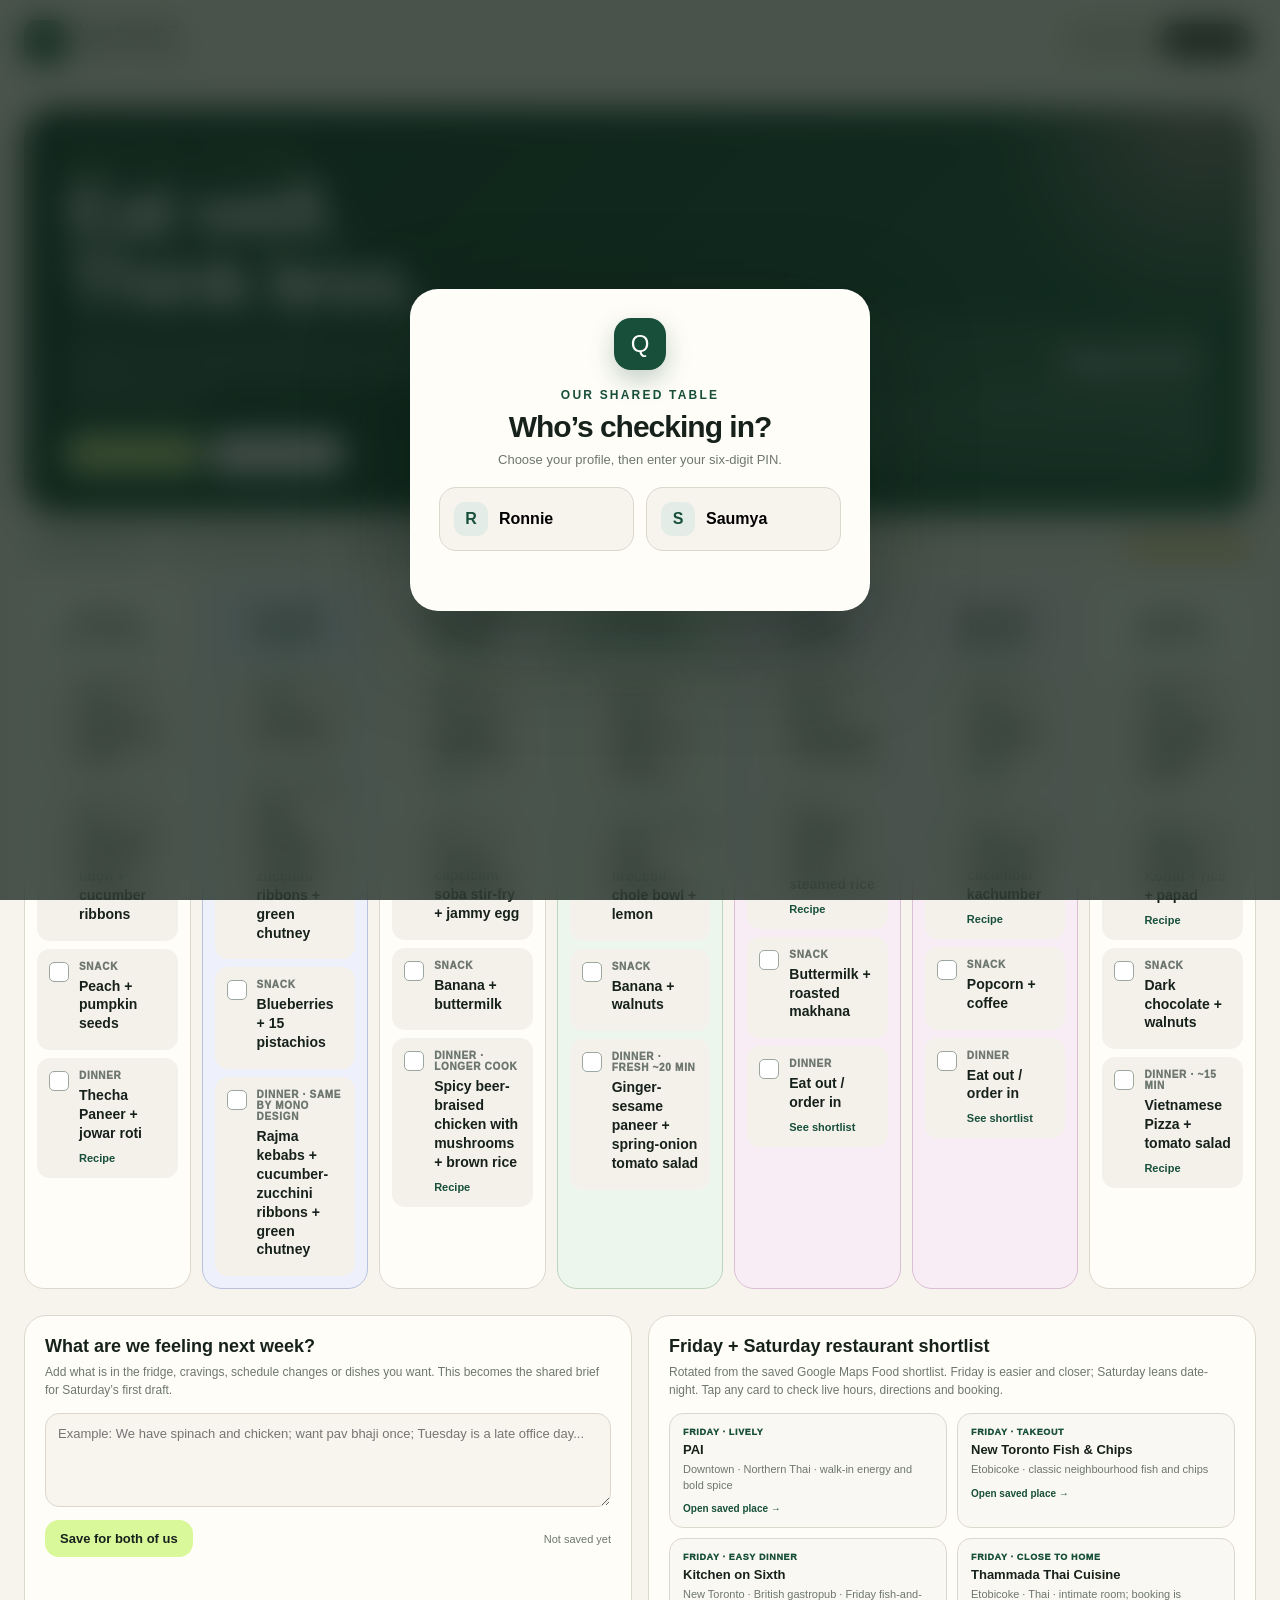
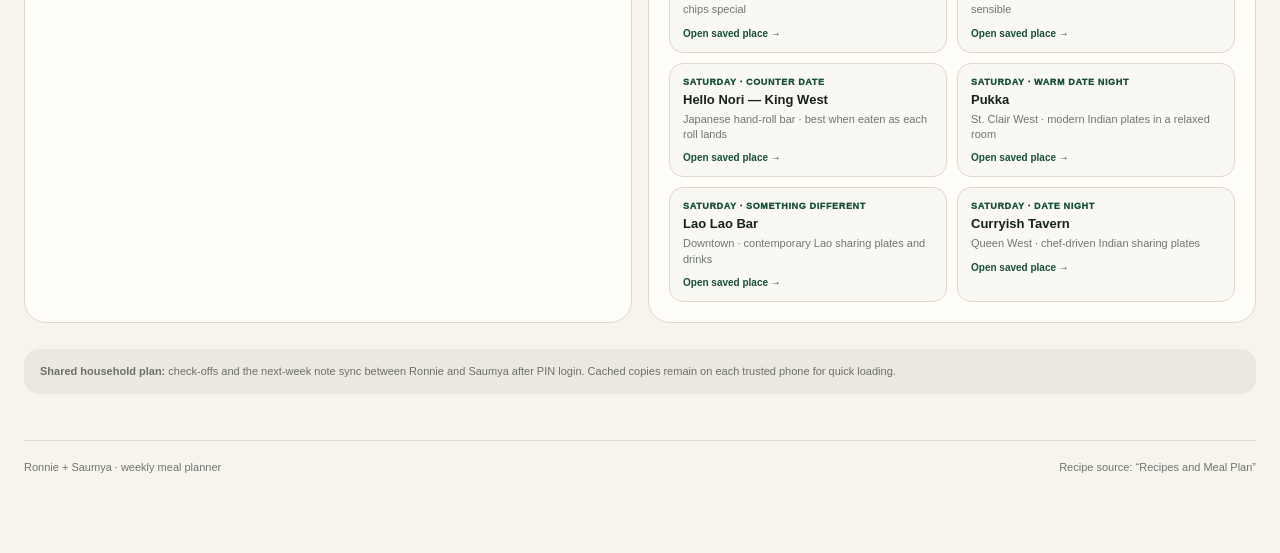
==== meals.html @ b9454a6f "Weekly dashboard refresh" ====
<!doctype html>
<html lang="en">
<head>
  <meta charset="utf-8">
  <meta name="viewport" content="width=device-width,initial-scale=1">
  <meta name="robots" content="noindex,nofollow">
  <title>Kya karein? — Meal plan</title>
  <meta name="description" content="Ronnie and Saumya's private weekly meal planner.">
  <meta name="theme-color" content="#174f3b">
  <link rel="manifest" href="manifest.webmanifest">
  <link rel="apple-touch-icon" href="icons/qeera-192.png">
  <link rel="stylesheet" href="styles.css">
</head>
<body data-page="meals" data-preference-week-start="2026-08-10">
<main class="shell">
  <nav class="topbar" aria-label="Primary navigation">
    <a class="brand" href="index.html"><span class="brandmark">Q</span><span><b>Kya karein?</b><small>Ronnie + Saumya</small></span></a>
    <div class="nav"><a href="index.html">This week</a><a class="active" href="meals.html">Meal plan</a></div>
    <button class="account-button" id="account-button" type="button" hidden>Account</button>
  </nav>

  <header class="hero meal-hero">
    <div>
      <div class="eyebrow">Weekly table · first draft</div>
      <h1>Eat well.<br>Think less.</h1>
      <p>A balanced seven-day plan built from your regular diets, detox rules and recipes you already know. Tuesday and Thursday use fresh, genuinely quick cooking rather than automatic leftovers.</p>
      <div class="hero-actions"><button class="button" id="reset-checks">Reset check-offs</button><a class="button secondary" href="#notes">Add preferences</a></div>
    </div>
    <div class="weekstamp"><strong>Aug 10-16</strong><span>1 mono · 1 detox · no forced leftovers</span><div class="progress-track"><div class="progress-fill" id="progress-fill"></div></div><div class="progress-copy"><span id="progress-count">0 of 28 checked</span><span id="progress-percent">0%</span></div></div>
  </header>

  <div class="meal-toolbar">
    <div class="rule-pills"><span>Light breakfasts only</span><span>Tue + Thu fresh quick cook</span><span>1 mono + 1 detox</span><span>Never back-to-back</span><span>Fri + Sat dinner out</span></div>
    <span class="draft-state">Preferences applied</span>
  </div>

  <section class="meal-week" data-week-start="2026-08-10" aria-label="Weekly meal plan">
    <article class="meal-day" data-date="2026-08-10"><header><b>Monday</b><span>Baby corn first</span></header>
      <label class="meal"><input type="checkbox" data-meal="mon-breakfast"><small>Breakfast · light</small><b>Blueberry-banana chia shake</b></label>
      <label class="meal"><input type="checkbox" data-meal="mon-lunch"><small>Lunch · ~20 min</small><b>Chilli-garlic baby corn udon + cucumber ribbons</b></label>
      <label class="meal"><input type="checkbox" data-meal="mon-snack"><small>Snack</small><b>Peach + pumpkin seeds</b></label>
      <label class="meal"><input type="checkbox" data-meal="mon-dinner"><small>Dinner</small><b>Thecha Paneer + jowar roti</b><button type="button" data-recipe="thecha-paneer">Recipe</button></label>
    </article>

    <article class="meal-day light mono" data-date="2026-08-11"><header><b>Tuesday</b><span>Mono · fresh batch</span></header>
      <label class="meal"><input type="checkbox" data-meal="tue-breakfast"><small>Breakfast · light</small><b>Avocado + 1 boiled egg</b></label>
      <label class="meal"><input type="checkbox" data-meal="tue-lunch"><small>Lunch · mono meal</small><b>Rajma kebabs + cucumber-zucchini ribbons + green chutney</b></label>
      <label class="meal"><input type="checkbox" data-meal="tue-snack"><small>Snack</small><b>Blueberries + 15 pistachios</b></label>
      <label class="meal"><input type="checkbox" data-meal="tue-dinner"><small>Dinner · same by mono design</small><b>Rajma kebabs + cucumber-zucchini ribbons + green chutney</b></label>
    </article>

    <article class="meal-day" data-date="2026-08-12"><header><b>Wednesday</b><span>Zucchini + capsicum</span></header>
      <label class="meal"><input type="checkbox" data-meal="wed-breakfast"><small>Breakfast · light</small><b>Chia seed pudding + blueberries</b><button type="button" data-recipe="chia-pudding">Recipe</button></label>
      <label class="meal"><input type="checkbox" data-meal="wed-lunch"><small>Lunch · ~20 min</small><b>Zucchini-capsicum soba stir-fry + jammy egg</b></label>
      <label class="meal"><input type="checkbox" data-meal="wed-snack"><small>Snack</small><b>Banana + buttermilk</b></label>
      <label class="meal"><input type="checkbox" data-meal="wed-dinner"><small>Dinner · longer cook</small><b>Spicy beer-braised chicken with mushrooms + brown rice</b><button type="button" data-recipe="beer-chicken">Recipe</button></label>
    </article>

    <article class="meal-day light detox" data-date="2026-08-13"><header><b>Thursday</b><span>Whole grain detox</span></header>
      <label class="meal"><input type="checkbox" data-meal="thu-breakfast"><small>Breakfast · light</small><b>Tomato masala egg-white scramble</b></label>
      <label class="meal"><input type="checkbox" data-meal="thu-lunch"><small>Lunch · fresh ~15 min</small><b>Warm broccoli-chole bowl + lemon</b></label>
      <label class="meal"><input type="checkbox" data-meal="thu-snack"><small>Snack</small><b>Banana + walnuts</b></label>
      <label class="meal"><input type="checkbox" data-meal="thu-dinner"><small>Dinner · fresh ~20 min</small><b>Ginger-sesame paneer + spring-onion tomato salad</b></label>
    </article>

    <article class="meal-day out" data-date="2026-08-14"><header><b>Friday</b><span>Dinner out</span></header>
      <label class="meal"><input type="checkbox" data-meal="fri-breakfast"><small>Breakfast · light</small><b>Banana-cocoa shake + blueberries</b></label>
      <label class="meal"><input type="checkbox" data-meal="fri-lunch"><small>Lunch</small><b>Pineapple coconut curry + steamed rice</b><button type="button" data-recipe="pineapple-curry">Recipe</button></label>
      <label class="meal"><input type="checkbox" data-meal="fri-snack"><small>Snack</small><b>Buttermilk + roasted makhana</b></label>
      <label class="meal"><input type="checkbox" data-meal="fri-dinner"><small>Dinner</small><b>Eat out / order in</b><button type="button" data-scroll-restaurants>See shortlist</button></label>
    </article>

    <article class="meal-day out" data-date="2026-08-15"><header><b>Saturday</b><span>Long cook + dinner out</span></header>
      <label class="meal"><input type="checkbox" data-meal="sat-breakfast"><small>Breakfast · light</small><b>Japanese fried eggs + tomato</b><button type="button" data-recipe="japanese-eggs">Recipe</button></label>
      <label class="meal"><input type="checkbox" data-meal="sat-lunch"><small>Lunch · longer cook</small><b>Dal Dhokli + cucumber kachumber</b><button type="button" data-recipe="dal-dhokli">Recipe</button></label>
      <label class="meal"><input type="checkbox" data-meal="sat-snack"><small>Snack</small><b>Popcorn + coffee</b></label>
      <label class="meal"><input type="checkbox" data-meal="sat-dinner"><small>Dinner</small><b>Eat out / order in</b><button type="button" data-scroll-restaurants>See shortlist</button></label>
    </article>

    <article class="meal-day" data-date="2026-08-16"><header><b>Sunday</b><span>Cabbage last</span></header>
      <label class="meal"><input type="checkbox" data-meal="sun-breakfast"><small>Breakfast · light</small><b>Avocado + blueberries + pumpkin seeds</b></label>
      <label class="meal"><input type="checkbox" data-meal="sun-lunch"><small>Lunch · longer cook</small><b>Cabbage Kootu + rice + papad</b><button type="button" data-recipe="cabbage-kootu">Recipe</button></label>
      <label class="meal"><input type="checkbox" data-meal="sun-snack"><small>Snack</small><b>Dark chocolate + walnuts</b></label>
      <label class="meal"><input type="checkbox" data-meal="sun-dinner"><small>Dinner · ~15 min</small><b>Vietnamese Pizza + tomato salad</b><button type="button" data-recipe="vietnamese-pizza">Recipe</button></label>
    </article>
  </section>

  <section class="meal-bottom">
    <article class="panel" id="notes"><h3>What are we feeling next week?</h3><p>Add what is in the fridge, cravings, schedule changes or dishes you want. This becomes the shared brief for Saturday’s first draft.</p><textarea class="note-input" id="preference-note" placeholder="Example: We have spinach and chicken; want pav bhaji once; Tuesday is a late office day..."></textarea><div class="save-line"><button class="button" id="save-note">Save for both of us</button><span class="save-state" id="save-state">Not saved yet</span></div></article>

    <article class="panel" id="restaurants"><h3>Friday + Saturday restaurant shortlist</h3><p>Rotated from the saved Google Maps Food shortlist. Friday is easier and closer; Saturday leans date-night. Tap any card to check live hours, directions and booking.</p><div class="restaurant-row">
      <a class="restaurant-slot" href="https://www.google.com/maps/place/PAI/data=!4m2!3m1!1s0x882b34d9289991d5:0x5f596deace8d8b6a" target="_blank" rel="noopener"><small>Friday · lively</small><b>PAI</b><span>Downtown · Northern Thai · walk-in energy and bold spice</span><em>Open saved place →</em></a>
      <a class="restaurant-slot" href="https://www.google.com/maps/place/New+Toronto+Fish+%26+Chips/data=!4m2!3m1!1s0x882b49c56f5df963:0xab9041b69bbb2f5" target="_blank" rel="noopener"><small>Friday · takeout</small><b>New Toronto Fish &amp; Chips</b><span>Etobicoke · classic neighbourhood fish and chips</span><em>Open saved place →</em></a>
      <a class="restaurant-slot" href="https://www.google.com/maps/place/Kitchen+on+Sixth/data=!4m2!3m1!1s0x882b49cf815c0007:0xf7b63c07e70c5dfc" target="_blank" rel="noopener"><small>Friday · easy dinner</small><b>Kitchen on Sixth</b><span>New Toronto · British gastropub · Friday fish-and-chips special</span><em>Open saved place →</em></a>
      <a class="restaurant-slot" href="https://www.google.com/maps/place/Thammada+Thai+Cuisine/data=!4m2!3m1!1s0x882b494acbe1924b:0x27ad7e4a995cca31" target="_blank" rel="noopener"><small>Friday · close to home</small><b>Thammada Thai Cuisine</b><span>Etobicoke · Thai · intimate room; booking is sensible</span><em>Open saved place →</em></a>
      <a class="restaurant-slot" href="https://www.google.com/maps/place/Hello+Nori+-+King+West/data=!4m2!3m1!1s0x882b350051937c4d:0xcdd009ee80534141" target="_blank" rel="noopener"><small>Saturday · counter date</small><b>Hello Nori — King West</b><span>Japanese hand-roll bar · best when eaten as each roll lands</span><em>Open saved place →</em></a>
      <a class="restaurant-slot" href="https://www.google.com/maps/place/Pukka/data=!4m2!3m1!1s0x882b347f6eae6105:0x7e0ae68135c8bea6" target="_blank" rel="noopener"><small>Saturday · warm date night</small><b>Pukka</b><span>St. Clair West · modern Indian plates in a relaxed room</span><em>Open saved place →</em></a>
      <a class="restaurant-slot" href="https://www.google.com/maps/place/Lao+Lao+Bar/data=!4m2!3m1!1s0x882b34b3d6bad8cd:0xdd8799fc5a2d7b3e" target="_blank" rel="noopener"><small>Saturday · something different</small><b>Lao Lao Bar</b><span>Downtown · contemporary Lao sharing plates and drinks</span><em>Open saved place →</em></a>
      <a class="restaurant-slot" href="https://www.google.com/maps/place/Curryish+Tavern/data=!4m2!3m1!1s0x882b37ceb8a91b1f:0xd2459ba71af1fd66" target="_blank" rel="noopener"><small>Saturday · date night</small><b>Curryish Tavern</b><span>Queen West · chef-driven Indian sharing plates</span><em>Open saved place →</em></a>
    </div></article>
  </section>

  <div class="private-note" id="sync-state"><b>Shared household plan:</b> check-offs and the next-week note sync between Ronnie and Saumya after PIN login. Cached copies remain on each trusted phone for quick loading.</div>
  <footer class="footer"><span>Ronnie + Saumya · weekly meal planner</span><span>Recipe source: “Recipes and Meal Plan”</span></footer>
</main>

<section class="auth-gate" id="auth-gate" aria-labelledby="auth-title" hidden>
  <div class="auth-card">
    <span class="auth-mark">Q</span>
    <p class="eyebrow">Our shared table</p>
    <h2 id="auth-title">Who’s checking in?</h2>
    <p>Choose your profile, then enter your six-digit PIN.</p>
    <div class="profile-choices" role="group" aria-label="Choose a profile">
      <button type="button" data-profile="ronnie"><b>R</b><span>Ronnie</span></button>
      <button type="button" data-profile="saumya"><b>S</b><span>Saumya</span></button>
    </div>
    <form id="pin-login-form">
      <div id="pin-panel" hidden>
        <label for="pin-input">Enter <span id="pin-person">your</span>’s PIN</label>
        <input id="pin-input" name="pin" type="password" inputmode="numeric" autocomplete="current-password" pattern="[0-9]{6}" maxlength="6" aria-describedby="auth-message">
        <button class="button auth-submit" type="submit">Open our plan</button>
      </div>
      <p class="auth-message" id="auth-message" aria-live="polite"></p>
    </form>
  </div>
</section>

<div class="modal" id="recipe-modal" role="dialog" aria-modal="true" aria-labelledby="recipe-title">
  <article class="modal-card"><div class="modal-head"><h3 id="recipe-title">Recipe</h3><button class="modal-close" aria-label="Close recipe">×</button></div><div class="recipe-copy" id="recipe-copy"></div><a class="recipe-source" id="recipe-source" href="#" target="_blank" rel="noopener">Open original in Notion →</a></article>
</div>
<script src="config.js"></script>
<script src="app.js"></script>
<script src="shared.js"></script>
</body>
</html>
---- styles.css ----
:root{
  --ink:#17211c;--muted:#6d776f;--paper:#f7f4ed;--card:#fffdf8;--line:#ddd8ce;
  --green:#174f3b;--lime:#d9f89a;--rose:#f7b7c5;--blue:#b9d9ff;--saffron:#ffd27e;
  --plum:#6b3b67;--shadow:0 18px 50px rgba(26,43,34,.10);--radius:22px
}
*{box-sizing:border-box}html{scroll-behavior:smooth}body{margin:0;background:var(--paper);color:var(--ink);font-family:-apple-system,BlinkMacSystemFont,"Segoe UI",sans-serif;-webkit-font-smoothing:antialiased}
a{color:inherit}.shell{max-width:1440px;margin:auto;padding:0 24px 80px}.topbar{position:sticky;top:0;z-index:20;display:flex;align-items:center;justify-content:space-between;gap:24px;padding:18px 0;background:rgba(247,244,237,.92);backdrop-filter:blur(16px);border-bottom:1px solid rgba(221,216,206,.75)}
.brand{display:flex;align-items:center;gap:12px;text-decoration:none}.brandmark{width:42px;height:42px;border-radius:14px;display:grid;place-items:center;background:var(--green);color:#fff;font-size:20px;box-shadow:0 8px 18px rgba(23,79,59,.22)}.brand b{font-size:18px}.brand small{display:block;color:var(--muted);font-weight:650;margin-top:2px}
.nav{display:flex;gap:6px;background:#ece7dc;border:1px solid #dfd7c7;padding:5px;border-radius:999px}.nav a{padding:9px 15px;border-radius:999px;text-decoration:none;font-size:13px;font-weight:800;color:#556158}.nav a.active{background:var(--ink);color:white}
.privacy,.account-button{font-size:12px;font-weight:800;color:var(--green);background:#e6f2eb;padding:8px 12px;border-radius:999px}.account-button{border:0;cursor:pointer;font-family:inherit}.account-button:hover{background:#d6e9de}
.hero{position:relative;overflow:hidden;display:grid;grid-template-columns:1.4fr .8fr;gap:30px;align-items:end;margin:26px 0 18px;background:var(--ink);color:white;border-radius:32px;padding:42px;box-shadow:var(--shadow)}.hero:after{content:"";position:absolute;width:440px;height:440px;right:-160px;top:-210px;border-radius:50%;background:radial-gradient(circle,var(--rose),transparent 68%);opacity:.45}.eyebrow{font-size:12px;font-weight:900;letter-spacing:2.2px;text-transform:uppercase;color:var(--lime)}h1{font-size:clamp(42px,6vw,76px);line-height:.95;letter-spacing:-3.5px;margin:10px 0 14px}.hero p{max-width:720px;color:#d8ded9;font-size:17px;line-height:1.55;margin:0}.weekstamp{position:relative;z-index:1;text-align:right}.weekstamp strong{display:block;font-size:30px;letter-spacing:-1px}.weekstamp span{display:block;margin-top:8px;color:#c9d1cc;font-size:13px}.hero-actions{display:flex;gap:10px;flex-wrap:wrap;margin-top:24px}.button{display:inline-flex;align-items:center;justify-content:center;gap:8px;border:0;border-radius:14px;padding:11px 15px;font-weight:850;text-decoration:none;cursor:pointer;background:var(--lime);color:var(--ink);font-size:13px}.button.secondary{background:#fff;color:var(--ink)}.button.ghost{background:transparent;border:1px solid var(--line)}
.pulse{display:grid;grid-template-columns:repeat(3,1fr);gap:12px;margin:18px 0 30px}.pulse-card{padding:18px;border-radius:18px;border:1px solid var(--line);background:var(--card)}.pulse-card small{font-size:10px;letter-spacing:1.3px;text-transform:uppercase;font-weight:900;color:var(--muted)}.pulse-card strong{display:block;margin-top:7px;font-size:16px}.pulse-card span{display:block;margin-top:5px;color:var(--muted);font-size:12px;line-height:1.4}
.section{margin-top:42px}.section-head{display:flex;align-items:end;justify-content:space-between;gap:20px;margin-bottom:15px}.section h2{margin:0;font-size:24px;letter-spacing:-.7px}.section-head p{margin:4px 0 0;color:var(--muted);font-size:13px}.section-link{font-size:13px;font-weight:850;color:var(--green)}
.filters{display:flex;gap:8px;overflow:auto;padding:2px 0 14px}.filter{white-space:nowrap;border:1px solid var(--line);background:var(--card);color:#536057;padding:9px 13px;border-radius:999px;font-weight:800;cursor:pointer}.filter.active{background:var(--green);color:white;border-color:var(--green)}
.swipe-hint{display:none}.days{display:grid;grid-template-columns:repeat(7,minmax(0,1fr));gap:10px;align-items:stretch}.day-card{min-width:0;height:100%;background:var(--card);border:1px solid var(--line);border-radius:20px;padding:12px;min-height:190px}.day-card.today,.meal-day.today{position:relative;border:3px solid var(--green);box-shadow:0 0 0 5px var(--lime),0 16px 34px rgba(23,79,59,.14)}.day-head{display:flex;flex-direction:column;justify-content:center;align-items:center;gap:3px;min-height:68px;padding:10px;text-align:center;border-bottom:1px solid #ebe6dc;border-radius:13px}.day-card.today .day-head,.meal-day.today header{background:var(--lime);border-bottom-color:transparent}.day-head b{font-size:17px;line-height:1.1}.day-head span{font-size:12px;color:var(--muted)}.today .day-head b:after,.meal-day.today header b:after{content:"TODAY";display:inline-block;font-size:8px;letter-spacing:.7px;color:#fff;background:var(--green);padding:4px 6px;border-radius:999px;margin-left:7px;vertical-align:2px}
.event{display:block;margin-top:9px;padding:12px;background:#f6f2e9;border-radius:13px;text-decoration:none;border-left:3px solid var(--accent,var(--green));transition:.2s}.event:hover{transform:translateY(-2px);box-shadow:0 10px 20px rgba(25,40,32,.08)}.event small{display:block;color:var(--accent,var(--green));font-size:10px;font-weight:950;letter-spacing:.8px;text-transform:uppercase}.event b{display:block;font-size:14px;line-height:1.3;margin:5px 0}.event span{display:block;font-size:12px;color:var(--muted);line-height:1.4}.event.screen{--accent:#7450a3}.event.indian{--accent:#c15b16}.event.sport{--accent:#167c53}.event.workshop{--accent:#b3316a}.event.creator{--accent:#1e5aa0}.event.dim{--accent:#7d817d}.event[hidden]{display:none}
.grid{display:grid;grid-template-columns:repeat(4,minmax(0,1fr));gap:14px}.feature-card{position:relative;overflow:hidden;display:flex;flex-direction:column;min-height:220px;padding:20px;border-radius:22px;background:var(--card);border:1px solid var(--line);color:inherit;text-decoration:none}.feature-card *{text-decoration:none}.feature-card:hover{transform:translateY(-2px);box-shadow:0 14px 28px rgba(25,40,32,.08)}.feature-card.tint-green{background:#e9f2e7}.feature-card.tint-pink{background:#fce9ed}.feature-card.tint-blue{background:#eaf2fc}.feature-card.tint-yellow{background:#fff1cc}.feature-top{display:flex;align-items:center;justify-content:space-between;gap:10px}.tag{font-size:10px;font-weight:950;letter-spacing:.7px;text-transform:uppercase;color:var(--green)}.price{font-size:11px;font-weight:900;background:rgba(255,255,255,.72);border-radius:999px;padding:5px 8px}.feature-card h3{font-size:18px;line-height:1.15;margin:22px 0 8px}.feature-card p{margin:0 0 18px;color:#5f6962;font-size:13px;line-height:1.45}.feature-card .source{margin-top:auto;font-size:12px;font-weight:900;color:var(--green)}
.platforms{display:flex;gap:8px;flex-wrap:wrap}.platform{border:1px solid var(--line);background:var(--card);padding:10px 13px;border-radius:13px;font-size:12px;font-weight:850}.platform.live:before{content:"";display:inline-block;width:7px;height:7px;background:#25a267;border-radius:50%;margin-right:7px}.platform.quiet{color:#8a908b}
.deadline-list{display:grid;grid-template-columns:repeat(2,1fr);gap:12px}.deadline{display:grid;grid-template-columns:86px 1fr auto;gap:14px;align-items:center;background:var(--card);border:1px solid var(--line);border-radius:18px;padding:15px}.deadline time{background:var(--ink);color:#fff;padding:10px;border-radius:12px;text-align:center;font-size:11px;font-weight:900}.deadline b{display:block;font-size:14px}.deadline span{display:block;font-size:11px;color:var(--muted);margin-top:3px}.deadline a{font-size:12px;font-weight:900;color:var(--green)}
.heads-up{background:#fff2cf;border:1px solid #efd48b;border-radius:22px;padding:22px}.heads-grid{display:grid;grid-template-columns:repeat(3,1fr);gap:16px}.heads-item b{font-size:12px;color:#835d04}.heads-item p{font-size:12px;color:#66562b;line-height:1.45;margin:5px 0 0}
.meal-hero{background:linear-gradient(135deg,#173f32,#245c46);grid-template-columns:1fr .7fr}.meal-hero .weekstamp{background:rgba(255,255,255,.08);border:1px solid rgba(255,255,255,.14);border-radius:22px;padding:20px}.progress-track{height:8px;border-radius:999px;background:rgba(255,255,255,.16);overflow:hidden;margin-top:13px}.progress-fill{height:100%;width:0;background:var(--lime);transition:width .25s}.progress-copy{display:flex;justify-content:space-between;margin-top:8px;font-size:11px;color:#d9e5dd}
.meal-toolbar{display:flex;justify-content:space-between;gap:14px;align-items:center;margin:18px 0}.rule-pills{display:flex;gap:7px;flex-wrap:wrap}.rule-pills span{font-size:11px;font-weight:850;background:#e7eee9;border-radius:999px;padding:7px 10px;color:#40554a}.draft-state{font-size:12px;font-weight:900;color:#875b00;background:#fff0bf;padding:8px 11px;border-radius:999px}
.meal-week{display:grid;grid-template-columns:repeat(7,minmax(0,1fr));gap:11px;align-items:stretch}.meal-day{min-width:0;height:100%;background:var(--card);border:1px solid var(--line);border-radius:20px;padding:12px}.meal-day.detox{background:#fff8da;border-color:#ecd978}.meal-day.light{background:#edf6ed;border-color:#bdd5bd}.meal-day.mono{background:#eef0fb;border-color:#b9c1df}.meal-day.out{background:#f8edf5;border-color:#dabed4}.meal-day header{display:flex;flex-direction:column;justify-content:center;align-items:center;gap:4px;min-height:68px;padding:10px;text-align:center;border-radius:13px}.meal-day header b{font-size:17px;line-height:1.1}.meal-day header span{font-size:10px;line-height:1.25;font-weight:950;letter-spacing:.6px;text-transform:uppercase;color:var(--green)}.meal{position:relative;display:block;margin-top:8px;background:#f4f1ea;border-radius:13px;padding:12px 11px 12px 42px;min-height:82px;cursor:pointer}.meal:before{content:"";position:absolute;left:12px;top:13px;width:18px;height:18px;display:grid;place-items:center;border:1.5px solid #9ca79f;border-radius:5px;background:#fff;color:#fff;font-size:12px;font-weight:950;line-height:1}.meal:has(input:checked):before{content:"✓";background:var(--green);border-color:var(--green)}.meal:has(input:focus-visible):before{outline:3px solid rgba(23,79,59,.22);outline-offset:2px}.meal input{position:absolute;left:12px;top:13px;width:18px;height:18px;margin:0;opacity:0;cursor:pointer;z-index:1}.meal small{display:block;font-size:10px;font-weight:950;text-transform:uppercase;letter-spacing:.7px;color:var(--muted)}.meal b{display:block;font-size:14px;line-height:1.35;margin:5px 0}.meal button{padding:0;border:0;background:none;color:var(--green);font-weight:900;font-size:11px;cursor:pointer}.meal.done{opacity:.5}.meal.done b{text-decoration:line-through}
.meal-bottom{display:grid;grid-template-columns:1fr 1fr;gap:16px;margin-top:26px}.panel{background:var(--card);border:1px solid var(--line);border-radius:22px;padding:20px}.panel h3{margin:0 0 7px;font-size:18px}.panel>p{color:var(--muted);font-size:12px;line-height:1.45;margin:0 0 14px}.note-input{width:100%;min-height:94px;resize:vertical;border:1px solid var(--line);background:#f8f5ee;border-radius:14px;padding:12px;font:inherit;font-size:13px}.save-line{display:flex;justify-content:space-between;align-items:center;margin-top:9px}.save-state{font-size:11px;color:var(--muted)}
.restaurant-row{display:grid;grid-template-columns:repeat(2,minmax(0,1fr));gap:10px}.restaurant-slot{display:block;border:1px solid var(--line);border-radius:14px;padding:13px;background:#faf8f2;color:inherit;text-decoration:none;transition:.2s}.restaurant-slot:hover{transform:translateY(-2px);border-color:#9fb9aa;box-shadow:0 10px 22px rgba(25,40,32,.07)}.restaurant-slot small{display:block;color:var(--green);font-size:9px;font-weight:950;letter-spacing:.65px;text-transform:uppercase}.restaurant-slot b{display:block;font-size:13px;margin-top:5px}.restaurant-slot span{display:block;color:var(--muted);font-size:11px;line-height:1.4;margin-top:5px}.restaurant-slot em{display:block;color:var(--green);font-size:10px;font-style:normal;font-weight:900;margin-top:10px}
.modal{position:fixed;inset:0;z-index:50;display:none;align-items:center;justify-content:center;padding:24px;background:rgba(9,18,13,.65);backdrop-filter:blur(8px)}.modal.open{display:flex}.modal-card{width:min(650px,100%);max-height:84vh;overflow:auto;background:var(--card);border-radius:24px;padding:24px;box-shadow:0 30px 80px rgba(0,0,0,.3)}.modal-head{display:flex;justify-content:space-between;gap:18px}.modal h3{margin:0;font-size:22px}.modal-close{border:0;background:#ebe6dc;border-radius:50%;width:36px;height:36px;cursor:pointer;font-size:18px}.recipe-copy{white-space:pre-line;color:#4f5c54;font-size:13px;line-height:1.55;margin-top:16px}.recipe-source{display:inline-block;margin-top:16px;font-weight:900;color:var(--green);font-size:12px}
.private-note{margin-top:26px;padding:14px 16px;background:#ece8df;border-radius:15px;color:#6a706b;font-size:11px;line-height:1.5}.footer{margin-top:46px;border-top:1px solid var(--line);padding-top:20px;color:var(--muted);font-size:11px;display:flex;justify-content:space-between;gap:20px}
.private-note.offline{background:#fff0bf;color:#735000}.auth-locked{overflow:hidden}.auth-gate{position:fixed;inset:0;z-index:100;display:grid;place-items:center;padding:20px;background:rgba(13,28,20,.74);backdrop-filter:blur(16px)}.auth-gate[hidden]{display:none}.auth-card{width:min(460px,100%);background:var(--card);border:1px solid rgba(255,255,255,.55);border-radius:28px;padding:28px;box-shadow:0 34px 100px rgba(4,18,11,.34);text-align:center}.auth-mark{width:52px;height:52px;margin:0 auto 18px;border-radius:17px;display:grid;place-items:center;background:var(--green);color:white;font-size:24px;box-shadow:0 10px 24px rgba(23,79,59,.25)}.auth-card .eyebrow{color:var(--green);margin:0}.auth-card h2{font-size:30px;letter-spacing:-1px;margin:8px 0}.auth-card>p:not(.eyebrow){color:var(--muted);font-size:13px;margin:0 auto 20px}.profile-choices{display:grid;grid-template-columns:1fr 1fr;gap:12px}.profile-choices button{display:flex;align-items:center;gap:11px;border:1px solid var(--line);background:#f7f4ed;border-radius:17px;padding:14px;text-align:left;font:inherit;font-weight:850;cursor:pointer}.profile-choices button b{width:34px;height:34px;border-radius:11px;display:grid;place-items:center;background:#e4ece7;color:var(--green)}.profile-choices button.selected{border:2px solid var(--green);background:#eaf4ed;box-shadow:0 0 0 4px rgba(217,248,154,.7)}.profile-choices button.selected b{background:var(--green);color:white}#pin-panel{margin-top:22px;text-align:left}#pin-panel label{display:block;font-size:12px;font-weight:850;margin-bottom:8px}#pin-input{width:100%;height:56px;border:1px solid var(--line);border-radius:15px;background:#f7f4ed;padding:0 16px;text-align:center;font:800 25px/1 -apple-system,BlinkMacSystemFont,"Segoe UI",sans-serif;letter-spacing:10px}#pin-input:focus{outline:3px solid rgba(23,79,59,.18);border-color:var(--green)}.auth-submit{width:100%;margin-top:12px;min-height:48px}.auth-submit:disabled{opacity:.6;cursor:wait}.auth-message{min-height:18px;margin:13px 0 0;color:var(--green);font-size:12px}.auth-message.error{color:#a32828}
@media(max-width:1100px){.days,.meal-week{grid-template-columns:repeat(2,minmax(0,1fr));gap:14px}.grid{grid-template-columns:repeat(2,1fr)}.heads-grid{grid-template-columns:1fr 1fr}.meal-bottom{grid-template-columns:1fr}.hero{grid-template-columns:1fr}.weekstamp{text-align:left}.deadline-list{grid-template-columns:1fr}}
@media(max-width:720px){.shell{padding:0 14px 56px}.topbar{align-items:flex-start;flex-wrap:wrap;gap:12px}.privacy{display:none}.account-button{margin-left:auto}.nav{order:3;width:100%}.nav a{flex:1;text-align:center}.hero{padding:26px 22px;border-radius:24px}.hero h1{letter-spacing:-2px}.pulse{grid-template-columns:1fr}.days,.meal-week{grid-template-columns:1fr}.grid{grid-template-columns:1fr}.heads-grid,.meal-bottom{grid-template-columns:1fr}.deadline{grid-template-columns:74px 1fr}.deadline a{grid-column:2}.footer{flex-direction:column}.restaurant-row{grid-template-columns:1fr}.auth-card{padding:24px 18px}.profile-choices button{justify-content:center;flex-direction:column}.save-line{align-items:flex-start;gap:10px;flex-direction:column}}
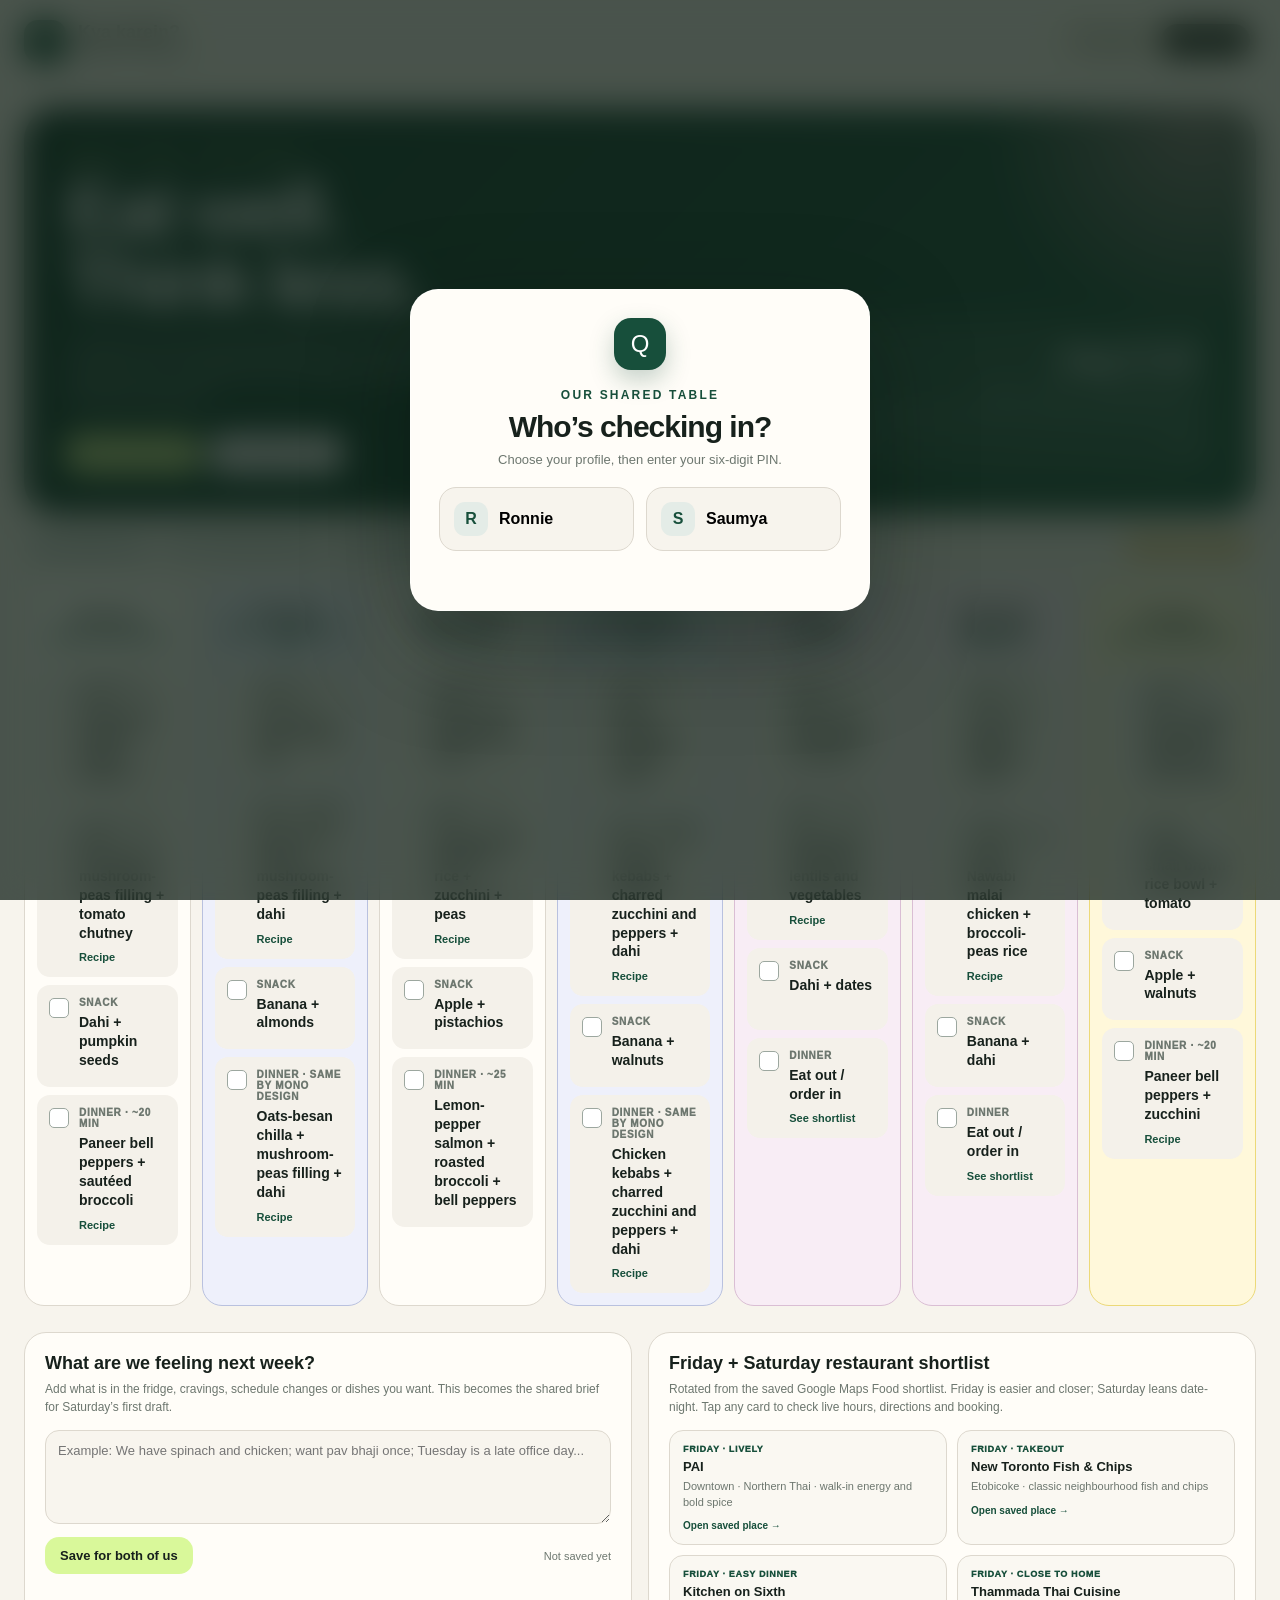
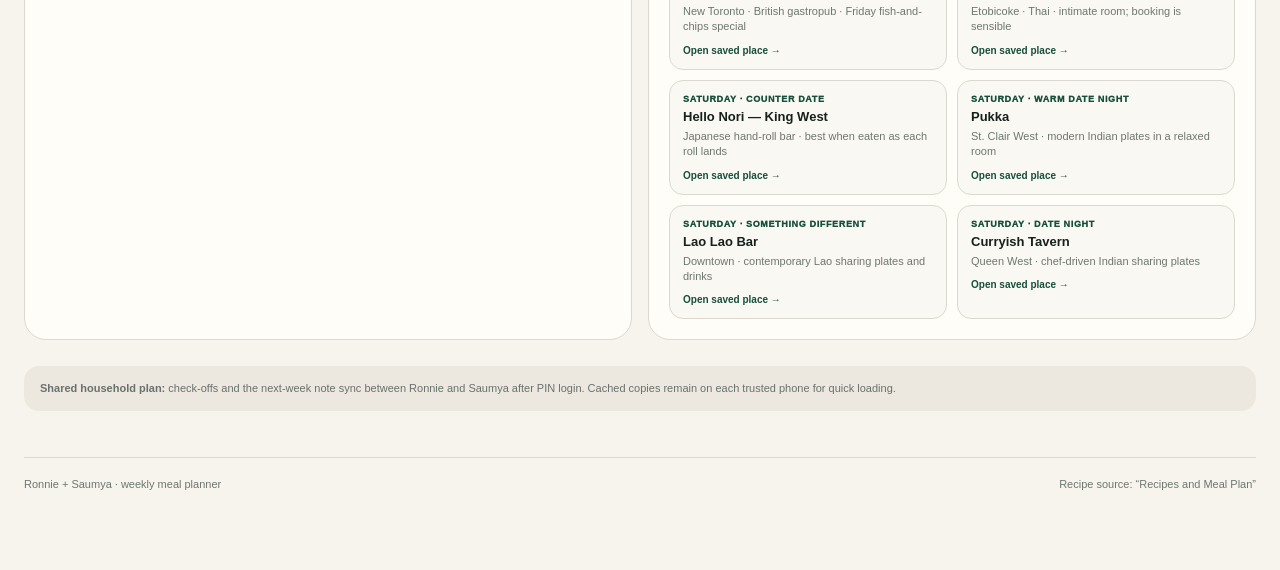
==== commit 1541a800: "Weekly dashboard refresh" ====
--- a/meals.html
+++ b/meals.html
@@ -11,7 +11,7 @@
   <link rel="apple-touch-icon" href="icons/qeera-192.png">
   <link rel="stylesheet" href="styles.css">
 </head>
-<body data-page="meals" data-preference-week-start="2026-08-10">
+<body data-page="meals" data-preference-week-start="2026-08-24">
 <main class="shell">
   <nav class="topbar" aria-label="Primary navigation">
     <a class="brand" href="index.html"><span class="brandmark">Q</span><span><b>Kya karein?</b><small>Ronnie + Saumya</small></span></a>
@@ -26,62 +26,62 @@
       <p>A balanced seven-day plan built from your regular diets, detox rules and recipes you already know. Tuesday and Thursday use fresh, genuinely quick cooking rather than automatic leftovers.</p>
       <div class="hero-actions"><button class="button" id="reset-checks">Reset check-offs</button><a class="button secondary" href="#notes">Add preferences</a></div>
     </div>
-    <div class="weekstamp"><strong>Aug 10-16</strong><span>1 mono · 1 detox · no forced leftovers</span><div class="progress-track"><div class="progress-fill" id="progress-fill"></div></div><div class="progress-copy"><span id="progress-count">0 of 28 checked</span><span id="progress-percent">0%</span></div></div>
+    <div class="weekstamp"><strong>Aug 17-23</strong><span>2 mono · 1 detox · no forced leftovers</span><div class="progress-track"><div class="progress-fill" id="progress-fill"></div></div><div class="progress-copy"><span id="progress-count">0 of 28 checked</span><span id="progress-percent">0%</span></div></div>
   </header>
 
   <div class="meal-toolbar">
-    <div class="rule-pills"><span>Light breakfasts only</span><span>Tue + Thu fresh quick cook</span><span>1 mono + 1 detox</span><span>Never back-to-back</span><span>Fri + Sat dinner out</span></div>
+    <div class="rule-pills"><span>Light breakfasts only</span><span>Tue + Thu fresh quick cook</span><span>2 mono + 1 detox</span><span>Never back-to-back</span><span>Fri + Sat dinner out</span></div>
     <span class="draft-state">Preferences applied</span>
   </div>
 
-  <section class="meal-week" data-week-start="2026-08-10" aria-label="Weekly meal plan">
-    <article class="meal-day" data-date="2026-08-10"><header><b>Monday</b><span>Baby corn first</span></header>
-      <label class="meal"><input type="checkbox" data-meal="mon-breakfast"><small>Breakfast · light</small><b>Blueberry-banana chia shake</b></label>
-      <label class="meal"><input type="checkbox" data-meal="mon-lunch"><small>Lunch · ~20 min</small><b>Chilli-garlic baby corn udon + cucumber ribbons</b></label>
-      <label class="meal"><input type="checkbox" data-meal="mon-snack"><small>Snack</small><b>Peach + pumpkin seeds</b></label>
-      <label class="meal"><input type="checkbox" data-meal="mon-dinner"><small>Dinner</small><b>Thecha Paneer + jowar roti</b><button type="button" data-recipe="thecha-paneer">Recipe</button></label>
+  <section class="meal-week" data-week-start="2026-08-17" aria-label="Weekly meal plan">
+    <article class="meal-day" data-date="2026-08-17"><header><b>Monday</b><span>Finish dosa batter</span></header>
+      <label class="meal"><input type="checkbox" data-meal="mon-breakfast"><small>Breakfast · light</small><b>Apple-date oat milk shake + walnuts</b></label>
+      <label class="meal"><input type="checkbox" data-meal="mon-lunch"><small>Lunch · use first</small><b>Mini dosas + mushroom-peas filling + tomato chutney</b><button type="button" data-recipe="tomato-chutney">Recipe</button></label>
+      <label class="meal"><input type="checkbox" data-meal="mon-snack"><small>Snack</small><b>Dahi + pumpkin seeds</b></label>
+      <label class="meal"><input type="checkbox" data-meal="mon-dinner"><small>Dinner · ~20 min</small><b>Paneer bell peppers + sautéed broccoli</b><button type="button" data-recipe="paneer-peppers">Recipe</button></label>
     </article>
 
-    <article class="meal-day light mono" data-date="2026-08-11"><header><b>Tuesday</b><span>Mono · fresh batch</span></header>
-      <label class="meal"><input type="checkbox" data-meal="tue-breakfast"><small>Breakfast · light</small><b>Avocado + 1 boiled egg</b></label>
-      <label class="meal"><input type="checkbox" data-meal="tue-lunch"><small>Lunch · mono meal</small><b>Rajma kebabs + cucumber-zucchini ribbons + green chutney</b></label>
-      <label class="meal"><input type="checkbox" data-meal="tue-snack"><small>Snack</small><b>Blueberries + 15 pistachios</b></label>
-      <label class="meal"><input type="checkbox" data-meal="tue-dinner"><small>Dinner · same by mono design</small><b>Rajma kebabs + cucumber-zucchini ribbons + green chutney</b></label>
+    <article class="meal-day light mono" data-date="2026-08-18"><header><b>Tuesday</b><span>Mono · fresh quick cook</span></header>
+      <label class="meal"><input type="checkbox" data-meal="tue-breakfast"><small>Breakfast · light</small><b>Avocado + 1 fully cooked egg</b></label>
+      <label class="meal"><input type="checkbox" data-meal="tue-lunch"><small>Lunch · mono meal · ~20 min</small><b>Oats-besan chilla + mushroom-peas filling + dahi</b><button type="button" data-recipe="oats-chilla">Recipe</button></label>
+      <label class="meal"><input type="checkbox" data-meal="tue-snack"><small>Snack</small><b>Banana + almonds</b></label>
+      <label class="meal"><input type="checkbox" data-meal="tue-dinner"><small>Dinner · same by mono design</small><b>Oats-besan chilla + mushroom-peas filling + dahi</b><button type="button" data-recipe="oats-chilla">Recipe</button></label>
     </article>
 
-    <article class="meal-day" data-date="2026-08-12"><header><b>Wednesday</b><span>Zucchini + capsicum</span></header>
-      <label class="meal"><input type="checkbox" data-meal="wed-breakfast"><small>Breakfast · light</small><b>Chia seed pudding + blueberries</b><button type="button" data-recipe="chia-pudding">Recipe</button></label>
-      <label class="meal"><input type="checkbox" data-meal="wed-lunch"><small>Lunch · ~20 min</small><b>Zucchini-capsicum soba stir-fry + jammy egg</b></label>
-      <label class="meal"><input type="checkbox" data-meal="wed-snack"><small>Snack</small><b>Banana + buttermilk</b></label>
-      <label class="meal"><input type="checkbox" data-meal="wed-dinner"><small>Dinner · longer cook</small><b>Spicy beer-braised chicken with mushrooms + brown rice</b><button type="button" data-recipe="beer-chicken">Recipe</button></label>
+    <article class="meal-day" data-date="2026-08-19"><header><b>Wednesday</b><span>Fish starts</span></header>
+      <label class="meal"><input type="checkbox" data-meal="wed-breakfast"><small>Breakfast · light</small><b>Banana-oat milk shake + dates</b></label>
+      <label class="meal"><input type="checkbox" data-meal="wed-lunch"><small>Lunch · ~20 min</small><b>Spring-onion egg fried rice + zucchini + peas</b><button type="button" data-recipe="egg-fried-rice">Recipe</button></label>
+      <label class="meal"><input type="checkbox" data-meal="wed-snack"><small>Snack</small><b>Apple + pistachios</b></label>
+      <label class="meal"><input type="checkbox" data-meal="wed-dinner"><small>Dinner · ~25 min</small><b>Lemon-pepper salmon + roasted broccoli + bell peppers</b></label>
     </article>
 
-    <article class="meal-day light detox" data-date="2026-08-13"><header><b>Thursday</b><span>Whole grain detox</span></header>
-      <label class="meal"><input type="checkbox" data-meal="thu-breakfast"><small>Breakfast · light</small><b>Tomato masala egg-white scramble</b></label>
-      <label class="meal"><input type="checkbox" data-meal="thu-lunch"><small>Lunch · fresh ~15 min</small><b>Warm broccoli-chole bowl + lemon</b></label>
+    <article class="meal-day light mono" data-date="2026-08-20"><header><b>Thursday</b><span>Mono · fresh quick cook</span></header>
+      <label class="meal"><input type="checkbox" data-meal="thu-breakfast"><small>Breakfast · light</small><b>Apple-cinnamon oat milk shake</b></label>
+      <label class="meal"><input type="checkbox" data-meal="thu-lunch"><small>Lunch · mono meal · ~20 min</small><b>Chicken kebabs + charred zucchini and peppers + dahi</b><button type="button" data-recipe="chicken-kebab">Recipe</button></label>
       <label class="meal"><input type="checkbox" data-meal="thu-snack"><small>Snack</small><b>Banana + walnuts</b></label>
-      <label class="meal"><input type="checkbox" data-meal="thu-dinner"><small>Dinner · fresh ~20 min</small><b>Ginger-sesame paneer + spring-onion tomato salad</b></label>
+      <label class="meal"><input type="checkbox" data-meal="thu-dinner"><small>Dinner · same by mono design</small><b>Chicken kebabs + charred zucchini and peppers + dahi</b><button type="button" data-recipe="chicken-kebab">Recipe</button></label>
     </article>
 
-    <article class="meal-day out" data-date="2026-08-14"><header><b>Friday</b><span>Dinner out</span></header>
-      <label class="meal"><input type="checkbox" data-meal="fri-breakfast"><small>Breakfast · light</small><b>Banana-cocoa shake + blueberries</b></label>
-      <label class="meal"><input type="checkbox" data-meal="fri-lunch"><small>Lunch</small><b>Pineapple coconut curry + steamed rice</b><button type="button" data-recipe="pineapple-curry">Recipe</button></label>
-      <label class="meal"><input type="checkbox" data-meal="fri-snack"><small>Snack</small><b>Buttermilk + roasted makhana</b></label>
+    <article class="meal-day out" data-date="2026-08-21"><header><b>Friday</b><span>Dinner out</span></header>
+      <label class="meal"><input type="checkbox" data-meal="fri-breakfast"><small>Breakfast · light</small><b>Mushroom-tomato egg scramble</b></label>
+      <label class="meal"><input type="checkbox" data-meal="fri-lunch"><small>Lunch · one pot</small><b>Harira with chickpeas, lentils and vegetables</b><button type="button" data-recipe="harira">Recipe</button></label>
+      <label class="meal"><input type="checkbox" data-meal="fri-snack"><small>Snack</small><b>Dahi + dates</b></label>
       <label class="meal"><input type="checkbox" data-meal="fri-dinner"><small>Dinner</small><b>Eat out / order in</b><button type="button" data-scroll-restaurants>See shortlist</button></label>
     </article>
 
-    <article class="meal-day out" data-date="2026-08-15"><header><b>Saturday</b><span>Long cook + dinner out</span></header>
-      <label class="meal"><input type="checkbox" data-meal="sat-breakfast"><small>Breakfast · light</small><b>Japanese fried eggs + tomato</b><button type="button" data-recipe="japanese-eggs">Recipe</button></label>
-      <label class="meal"><input type="checkbox" data-meal="sat-lunch"><small>Lunch · longer cook</small><b>Dal Dhokli + cucumber kachumber</b><button type="button" data-recipe="dal-dhokli">Recipe</button></label>
-      <label class="meal"><input type="checkbox" data-meal="sat-snack"><small>Snack</small><b>Popcorn + coffee</b></label>
+    <article class="meal-day out" data-date="2026-08-22"><header><b>Saturday</b><span>Long cook + dinner out</span></header>
+      <label class="meal"><input type="checkbox" data-meal="sat-breakfast"><small>Breakfast · light</small><b>Avocado + apple + pumpkin seeds</b></label>
+      <label class="meal"><input type="checkbox" data-meal="sat-lunch"><small>Lunch · longer cook</small><b>Quick Nawabi malai chicken + broccoli-peas rice</b><button type="button" data-recipe="nawabi-chicken">Recipe</button></label>
+      <label class="meal"><input type="checkbox" data-meal="sat-snack"><small>Snack</small><b>Banana + dahi</b></label>
       <label class="meal"><input type="checkbox" data-meal="sat-dinner"><small>Dinner</small><b>Eat out / order in</b><button type="button" data-scroll-restaurants>See shortlist</button></label>
     </article>
 
-    <article class="meal-day" data-date="2026-08-16"><header><b>Sunday</b><span>Cabbage last</span></header>
-      <label class="meal"><input type="checkbox" data-meal="sun-breakfast"><small>Breakfast · light</small><b>Avocado + blueberries + pumpkin seeds</b></label>
-      <label class="meal"><input type="checkbox" data-meal="sun-lunch"><small>Lunch · longer cook</small><b>Cabbage Kootu + rice + papad</b><button type="button" data-recipe="cabbage-kootu">Recipe</button></label>
-      <label class="meal"><input type="checkbox" data-meal="sun-snack"><small>Snack</small><b>Dark chocolate + walnuts</b></label>
-      <label class="meal"><input type="checkbox" data-meal="sun-dinner"><small>Dinner · ~15 min</small><b>Vietnamese Pizza + tomato salad</b><button type="button" data-recipe="vietnamese-pizza">Recipe</button></label>
+    <article class="meal-day detox" data-date="2026-08-23"><header><b>Sunday</b><span>Whole grain detox</span></header>
+      <label class="meal"><input type="checkbox" data-meal="sun-breakfast"><small>Breakfast · light</small><b>Well-cooked egg whites + mushroom and broccoli</b></label>
+      <label class="meal"><input type="checkbox" data-meal="sun-lunch"><small>Lunch</small><b>Chole + small brown-rice bowl + tomato</b></label>
+      <label class="meal"><input type="checkbox" data-meal="sun-snack"><small>Snack</small><b>Apple + walnuts</b></label>
+      <label class="meal"><input type="checkbox" data-meal="sun-dinner"><small>Dinner · ~20 min</small><b>Paneer bell peppers + zucchini</b><button type="button" data-recipe="paneer-peppers">Recipe</button></label>
     </article>
   </section>
 
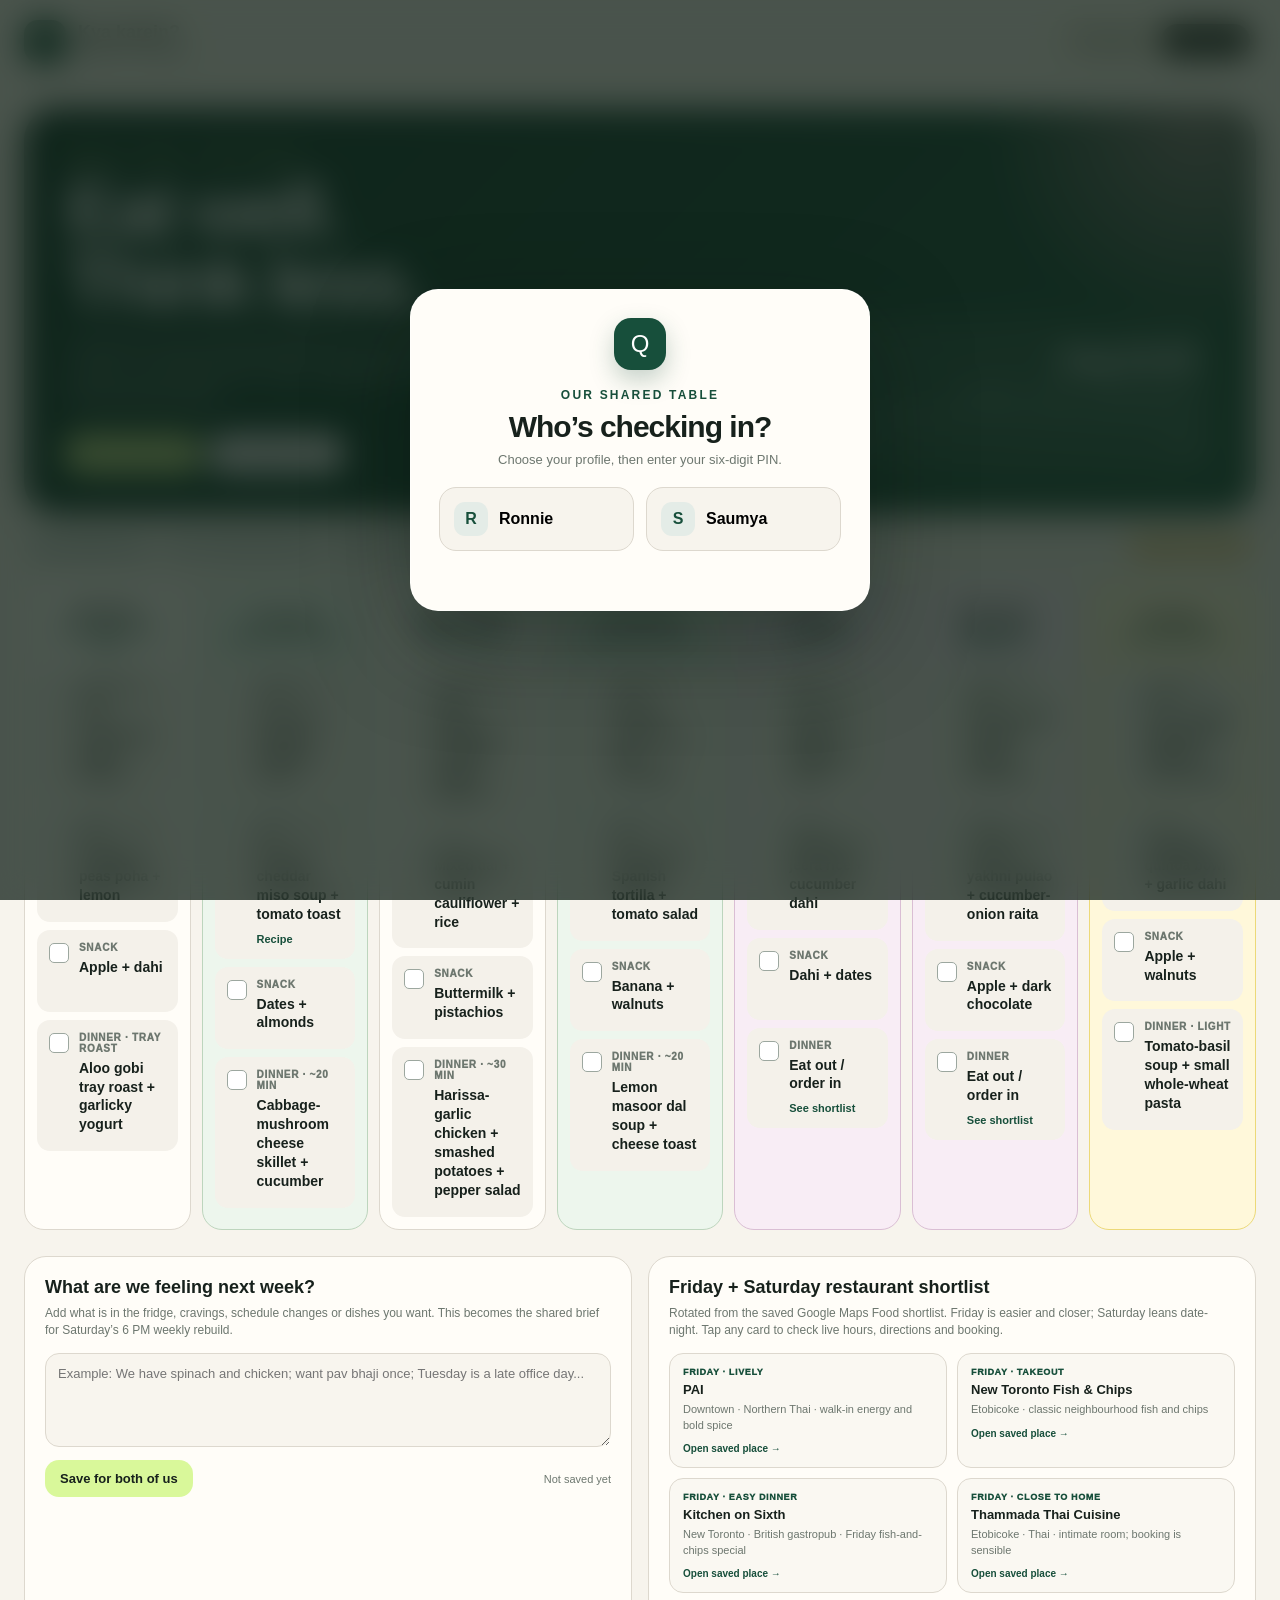
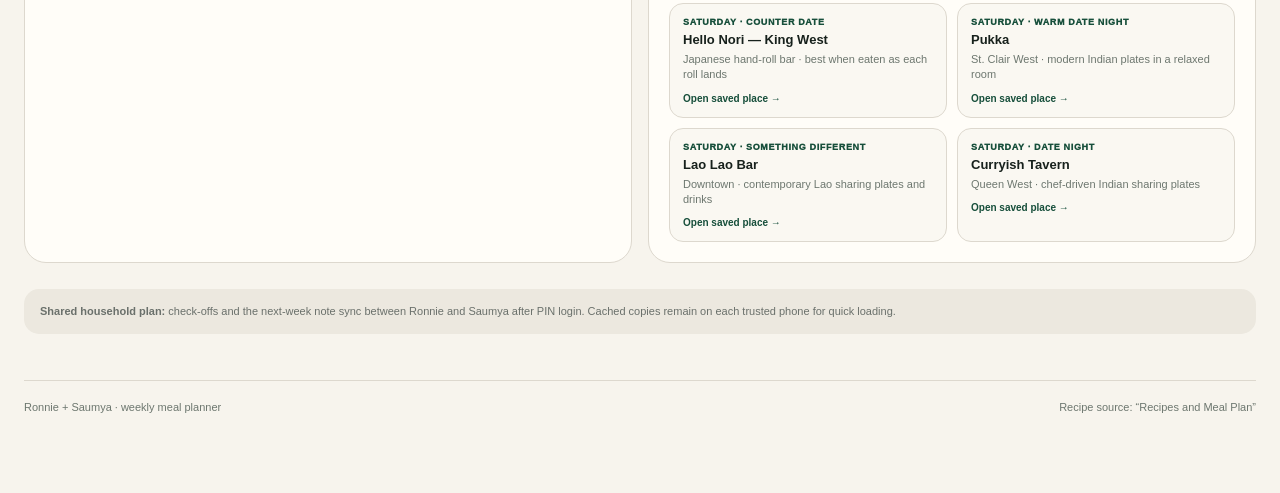
==== commit b1d01793: "Weekly dashboard refresh" ====
--- a/meals.html
+++ b/meals.html
@@ -11,7 +11,7 @@
   <link rel="apple-touch-icon" href="icons/qeera-192.png">
   <link rel="stylesheet" href="styles.css">
 </head>
-<body data-page="meals" data-preference-week-start="2026-08-24">
+<body data-page="meals" data-preference-week-start="2026-08-31">
 <main class="shell">
   <nav class="topbar" aria-label="Primary navigation">
     <a class="brand" href="index.html"><span class="brandmark">Q</span><span><b>Kya karein?</b><small>Ronnie + Saumya</small></span></a>
@@ -23,70 +23,70 @@
     <div>
       <div class="eyebrow">Weekly table · first draft</div>
       <h1>Eat well.<br>Think less.</h1>
-      <p>A balanced seven-day plan built from your regular diets, detox rules and recipes you already know. Tuesday and Thursday use fresh, genuinely quick cooking rather than automatic leftovers.</p>
+      <p>A balanced seven-day plan built from your regular diets, current ingredients and recipes you already know. Older vegetables are used first, while Tuesday and Thursday stay genuinely quick.</p>
       <div class="hero-actions"><button class="button" id="reset-checks">Reset check-offs</button><a class="button secondary" href="#notes">Add preferences</a></div>
     </div>
-    <div class="weekstamp"><strong>Aug 17-23</strong><span>2 mono · 1 detox · no forced leftovers</span><div class="progress-track"><div class="progress-fill" id="progress-fill"></div></div><div class="progress-copy"><span id="progress-count">0 of 28 checked</span><span id="progress-percent">0%</span></div></div>
+    <div class="weekstamp"><strong>Aug 24-30</strong><span>pantry-first · 1 detox · no forced leftovers</span><div class="progress-track"><div class="progress-fill" id="progress-fill"></div></div><div class="progress-copy"><span id="progress-count">0 of 28 checked</span><span id="progress-percent">0%</span></div></div>
   </header>
 
   <div class="meal-toolbar">
-    <div class="rule-pills"><span>Light breakfasts only</span><span>Tue + Thu fresh quick cook</span><span>2 mono + 1 detox</span><span>Never back-to-back</span><span>Fri + Sat dinner out</span></div>
-    <span class="draft-state">Preferences applied</span>
+    <div class="rule-pills"><span>Light breakfasts only</span><span>Tue + Thu fresh quick cook</span><span>1 detox</span><span>Older vegetables first</span><span>Fri + Sat dinner out</span></div>
+    <span class="draft-state">Ingredients applied</span>
   </div>
 
-  <section class="meal-week" data-week-start="2026-08-17" aria-label="Weekly meal plan">
-    <article class="meal-day" data-date="2026-08-17"><header><b>Monday</b><span>Finish dosa batter</span></header>
-      <label class="meal"><input type="checkbox" data-meal="mon-breakfast"><small>Breakfast · light</small><b>Apple-date oat milk shake + walnuts</b></label>
-      <label class="meal"><input type="checkbox" data-meal="mon-lunch"><small>Lunch · use first</small><b>Mini dosas + mushroom-peas filling + tomato chutney</b><button type="button" data-recipe="tomato-chutney">Recipe</button></label>
-      <label class="meal"><input type="checkbox" data-meal="mon-snack"><small>Snack</small><b>Dahi + pumpkin seeds</b></label>
-      <label class="meal"><input type="checkbox" data-meal="mon-dinner"><small>Dinner · ~20 min</small><b>Paneer bell peppers + sautéed broccoli</b><button type="button" data-recipe="paneer-peppers">Recipe</button></label>
+  <section class="meal-week" data-week-start="2026-08-24" aria-label="Weekly meal plan">
+    <article class="meal-day" data-date="2026-08-24"><header><b>Monday</b><span>Use oldest veg first</span></header>
+      <label class="meal"><input type="checkbox" data-meal="mon-breakfast"><small>Breakfast · light</small><b>Soft scrambled eggs + tomato</b></label>
+      <label class="meal"><input type="checkbox" data-meal="mon-lunch"><small>Lunch · ~20 min</small><b>Cabbage-peas poha + lemon</b></label>
+      <label class="meal"><input type="checkbox" data-meal="mon-snack"><small>Snack</small><b>Apple + dahi</b></label>
+      <label class="meal"><input type="checkbox" data-meal="mon-dinner"><small>Dinner · tray roast</small><b>Aloo gobi tray roast + garlicky yogurt</b></label>
     </article>
 
-    <article class="meal-day light mono" data-date="2026-08-18"><header><b>Tuesday</b><span>Mono · fresh quick cook</span></header>
-      <label class="meal"><input type="checkbox" data-meal="tue-breakfast"><small>Breakfast · light</small><b>Avocado + 1 fully cooked egg</b></label>
-      <label class="meal"><input type="checkbox" data-meal="tue-lunch"><small>Lunch · mono meal · ~20 min</small><b>Oats-besan chilla + mushroom-peas filling + dahi</b><button type="button" data-recipe="oats-chilla">Recipe</button></label>
-      <label class="meal"><input type="checkbox" data-meal="tue-snack"><small>Snack</small><b>Banana + almonds</b></label>
-      <label class="meal"><input type="checkbox" data-meal="tue-dinner"><small>Dinner · same by mono design</small><b>Oats-besan chilla + mushroom-peas filling + dahi</b><button type="button" data-recipe="oats-chilla">Recipe</button></label>
+    <article class="meal-day light" data-date="2026-08-25"><header><b>Tuesday</b><span>Fresh quick cook</span></header>
+      <label class="meal"><input type="checkbox" data-meal="tue-breakfast"><small>Breakfast · light</small><b>Avocado + banana + pumpkin seeds</b></label>
+      <label class="meal"><input type="checkbox" data-meal="tue-lunch"><small>Lunch · ~20 min</small><b>Broccoli cheddar miso soup + tomato toast</b><button type="button" data-recipe="broccoli">Recipe</button></label>
+      <label class="meal"><input type="checkbox" data-meal="tue-snack"><small>Snack</small><b>Dates + almonds</b></label>
+      <label class="meal"><input type="checkbox" data-meal="tue-dinner"><small>Dinner · ~20 min</small><b>Cabbage-mushroom cheese skillet + cucumber</b></label>
     </article>
 
-    <article class="meal-day" data-date="2026-08-19"><header><b>Wednesday</b><span>Fish starts</span></header>
-      <label class="meal"><input type="checkbox" data-meal="wed-breakfast"><small>Breakfast · light</small><b>Banana-oat milk shake + dates</b></label>
-      <label class="meal"><input type="checkbox" data-meal="wed-lunch"><small>Lunch · ~20 min</small><b>Spring-onion egg fried rice + zucchini + peas</b><button type="button" data-recipe="egg-fried-rice">Recipe</button></label>
-      <label class="meal"><input type="checkbox" data-meal="wed-snack"><small>Snack</small><b>Apple + pistachios</b></label>
-      <label class="meal"><input type="checkbox" data-meal="wed-dinner"><small>Dinner · ~25 min</small><b>Lemon-pepper salmon + roasted broccoli + bell peppers</b></label>
+    <article class="meal-day" data-date="2026-08-26"><header><b>Wednesday</b><span>Chicken night</span></header>
+      <label class="meal"><input type="checkbox" data-meal="wed-breakfast"><small>Breakfast · light</small><b>Apple-cinnamon oat milk shake + walnuts</b></label>
+      <label class="meal"><input type="checkbox" data-meal="wed-lunch"><small>Lunch</small><b>Mixed dal + cumin cauliflower + rice</b></label>
+      <label class="meal"><input type="checkbox" data-meal="wed-snack"><small>Snack</small><b>Buttermilk + pistachios</b></label>
+      <label class="meal"><input type="checkbox" data-meal="wed-dinner"><small>Dinner · ~30 min</small><b>Harissa-garlic chicken + smashed potatoes + pepper salad</b></label>
     </article>
 
-    <article class="meal-day light mono" data-date="2026-08-20"><header><b>Thursday</b><span>Mono · fresh quick cook</span></header>
-      <label class="meal"><input type="checkbox" data-meal="thu-breakfast"><small>Breakfast · light</small><b>Apple-cinnamon oat milk shake</b></label>
-      <label class="meal"><input type="checkbox" data-meal="thu-lunch"><small>Lunch · mono meal · ~20 min</small><b>Chicken kebabs + charred zucchini and peppers + dahi</b><button type="button" data-recipe="chicken-kebab">Recipe</button></label>
+    <article class="meal-day light" data-date="2026-08-27"><header><b>Thursday</b><span>Fresh quick cook</span></header>
+      <label class="meal"><input type="checkbox" data-meal="thu-breakfast"><small>Breakfast · light</small><b>Tomato-mushroom egg scramble</b></label>
+      <label class="meal"><input type="checkbox" data-meal="thu-lunch"><small>Lunch · ~25 min</small><b>Potato-pea Spanish tortilla + tomato salad</b></label>
       <label class="meal"><input type="checkbox" data-meal="thu-snack"><small>Snack</small><b>Banana + walnuts</b></label>
-      <label class="meal"><input type="checkbox" data-meal="thu-dinner"><small>Dinner · same by mono design</small><b>Chicken kebabs + charred zucchini and peppers + dahi</b><button type="button" data-recipe="chicken-kebab">Recipe</button></label>
+      <label class="meal"><input type="checkbox" data-meal="thu-dinner"><small>Dinner · ~20 min</small><b>Lemon masoor dal soup + cheese toast</b></label>
     </article>
 
-    <article class="meal-day out" data-date="2026-08-21"><header><b>Friday</b><span>Dinner out</span></header>
-      <label class="meal"><input type="checkbox" data-meal="fri-breakfast"><small>Breakfast · light</small><b>Mushroom-tomato egg scramble</b></label>
-      <label class="meal"><input type="checkbox" data-meal="fri-lunch"><small>Lunch · one pot</small><b>Harira with chickpeas, lentils and vegetables</b><button type="button" data-recipe="harira">Recipe</button></label>
+    <article class="meal-day out" data-date="2026-08-28"><header><b>Friday</b><span>Dinner out</span></header>
+      <label class="meal"><input type="checkbox" data-meal="fri-breakfast"><small>Breakfast · light</small><b>Avocado + apple + sunflower seeds</b></label>
+      <label class="meal"><input type="checkbox" data-meal="fri-lunch"><small>Lunch</small><b>Tadka dal + jeera rice + cucumber dahi</b></label>
       <label class="meal"><input type="checkbox" data-meal="fri-snack"><small>Snack</small><b>Dahi + dates</b></label>
       <label class="meal"><input type="checkbox" data-meal="fri-dinner"><small>Dinner</small><b>Eat out / order in</b><button type="button" data-scroll-restaurants>See shortlist</button></label>
     </article>
 
-    <article class="meal-day out" data-date="2026-08-22"><header><b>Saturday</b><span>Long cook + dinner out</span></header>
-      <label class="meal"><input type="checkbox" data-meal="sat-breakfast"><small>Breakfast · light</small><b>Avocado + apple + pumpkin seeds</b></label>
-      <label class="meal"><input type="checkbox" data-meal="sat-lunch"><small>Lunch · longer cook</small><b>Quick Nawabi malai chicken + broccoli-peas rice</b><button type="button" data-recipe="nawabi-chicken">Recipe</button></label>
-      <label class="meal"><input type="checkbox" data-meal="sat-snack"><small>Snack</small><b>Banana + dahi</b></label>
+    <article class="meal-day out" data-date="2026-08-29"><header><b>Saturday</b><span>Long cook + dinner out</span></header>
+      <label class="meal"><input type="checkbox" data-meal="sat-breakfast"><small>Breakfast · light</small><b>Banana-date oat milk shake + almonds</b></label>
+      <label class="meal"><input type="checkbox" data-meal="sat-lunch"><small>Lunch · longer cook</small><b>Chicken yakhni pulao + cucumber-onion raita</b></label>
+      <label class="meal"><input type="checkbox" data-meal="sat-snack"><small>Snack</small><b>Apple + dark chocolate</b></label>
       <label class="meal"><input type="checkbox" data-meal="sat-dinner"><small>Dinner</small><b>Eat out / order in</b><button type="button" data-scroll-restaurants>See shortlist</button></label>
     </article>
 
-    <article class="meal-day detox" data-date="2026-08-23"><header><b>Sunday</b><span>Whole grain detox</span></header>
-      <label class="meal"><input type="checkbox" data-meal="sun-breakfast"><small>Breakfast · light</small><b>Well-cooked egg whites + mushroom and broccoli</b></label>
-      <label class="meal"><input type="checkbox" data-meal="sun-lunch"><small>Lunch</small><b>Chole + small brown-rice bowl + tomato</b></label>
+    <article class="meal-day detox" data-date="2026-08-30"><header><b>Sunday</b><span>Low-carb detox</span></header>
+      <label class="meal"><input type="checkbox" data-meal="sun-breakfast"><small>Breakfast · light</small><b>Fully cooked egg whites + sautéed mushrooms</b></label>
+      <label class="meal"><input type="checkbox" data-meal="sun-lunch"><small>Lunch</small><b>Vegetable quinoa bowl + garlic dahi</b></label>
       <label class="meal"><input type="checkbox" data-meal="sun-snack"><small>Snack</small><b>Apple + walnuts</b></label>
-      <label class="meal"><input type="checkbox" data-meal="sun-dinner"><small>Dinner · ~20 min</small><b>Paneer bell peppers + zucchini</b><button type="button" data-recipe="paneer-peppers">Recipe</button></label>
+      <label class="meal"><input type="checkbox" data-meal="sun-dinner"><small>Dinner · light</small><b>Tomato-basil soup + small whole-wheat pasta</b></label>
     </article>
   </section>
 
   <section class="meal-bottom">
-    <article class="panel" id="notes"><h3>What are we feeling next week?</h3><p>Add what is in the fridge, cravings, schedule changes or dishes you want. This becomes the shared brief for Saturday’s first draft.</p><textarea class="note-input" id="preference-note" placeholder="Example: We have spinach and chicken; want pav bhaji once; Tuesday is a late office day..."></textarea><div class="save-line"><button class="button" id="save-note">Save for both of us</button><span class="save-state" id="save-state">Not saved yet</span></div></article>
+    <article class="panel" id="notes"><h3>What are we feeling next week?</h3><p>Add what is in the fridge, cravings, schedule changes or dishes you want. This becomes the shared brief for Saturday’s 6 PM weekly rebuild.</p><textarea class="note-input" id="preference-note" placeholder="Example: We have spinach and chicken; want pav bhaji once; Tuesday is a late office day..."></textarea><div class="save-line"><button class="button" id="save-note">Save for both of us</button><span class="save-state" id="save-state">Not saved yet</span></div></article>
 
     <article class="panel" id="restaurants"><h3>Friday + Saturday restaurant shortlist</h3><p>Rotated from the saved Google Maps Food shortlist. Friday is easier and closer; Saturday leans date-night. Tap any card to check live hours, directions and booking.</p><div class="restaurant-row">
       <a class="restaurant-slot" href="https://www.google.com/maps/place/PAI/data=!4m2!3m1!1s0x882b34d9289991d5:0x5f596deace8d8b6a" target="_blank" rel="noopener"><small>Friday · lively</small><b>PAI</b><span>Downtown · Northern Thai · walk-in energy and bold spice</span><em>Open saved place →</em></a>
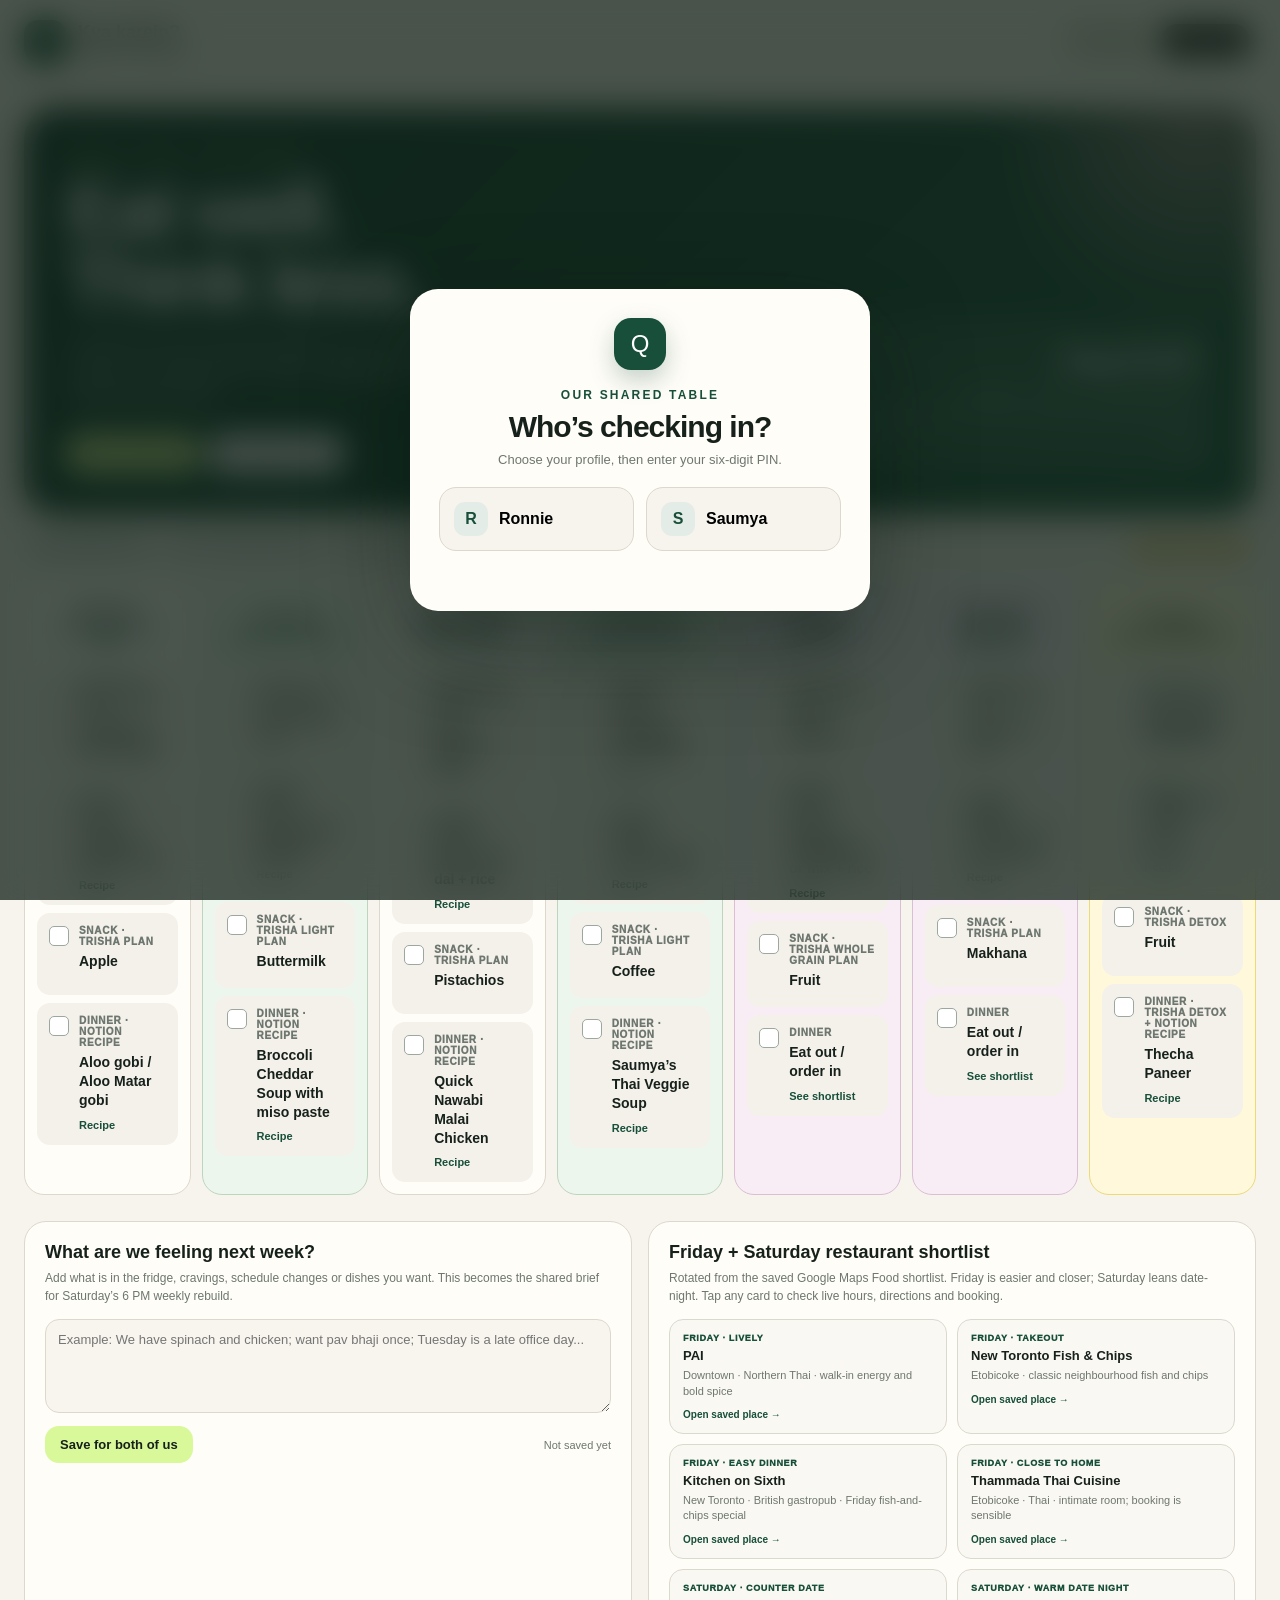
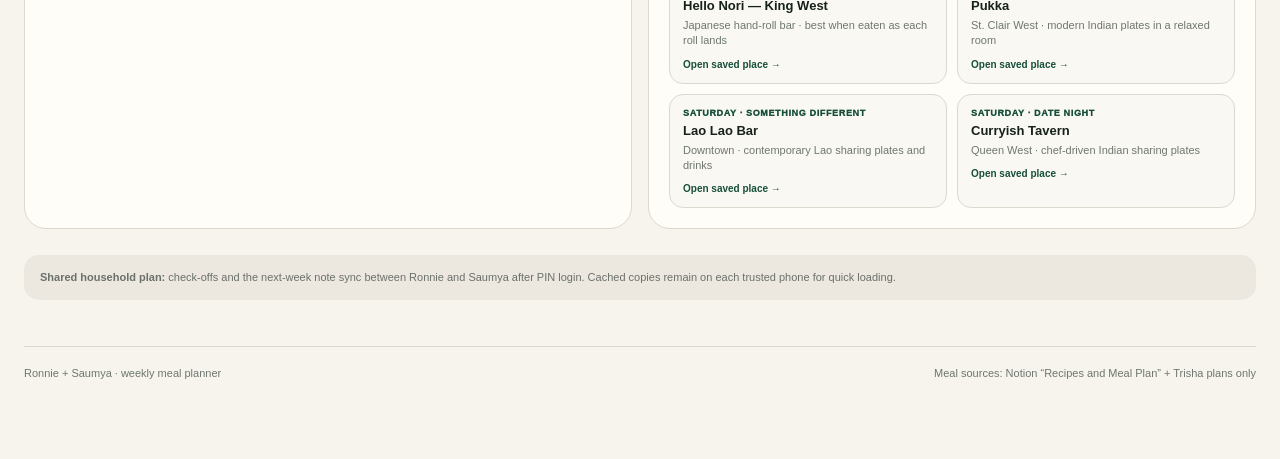
==== commit 765aabdc: "Weekly dashboard refresh" ====
--- a/meals.html
+++ b/meals.html
@@ -36,52 +36,52 @@
 
   <section class="meal-week" data-week-start="2026-08-24" aria-label="Weekly meal plan">
     <article class="meal-day" data-date="2026-08-24"><header><b>Monday</b><span>Use oldest veg first</span></header>
-      <label class="meal"><input type="checkbox" data-meal="mon-breakfast"><small>Breakfast · light</small><b>Soft scrambled eggs + tomato</b></label>
-      <label class="meal"><input type="checkbox" data-meal="mon-lunch"><small>Lunch · ~20 min</small><b>Cabbage-peas poha + lemon</b></label>
-      <label class="meal"><input type="checkbox" data-meal="mon-snack"><small>Snack</small><b>Apple + dahi</b></label>
-      <label class="meal"><input type="checkbox" data-meal="mon-dinner"><small>Dinner · tray roast</small><b>Aloo gobi tray roast + garlicky yogurt</b></label>
+      <label class="meal"><input type="checkbox" data-meal="mon-breakfast"><small>Breakfast · Trisha core plan</small><b>Avocado + boiled eggs</b></label>
+      <label class="meal"><input type="checkbox" data-meal="mon-lunch"><small>Lunch · Notion recipe</small><b>Caabage Kootu + rice</b><button type="button" data-recipe="cabbage-kootu">Recipe</button></label>
+      <label class="meal"><input type="checkbox" data-meal="mon-snack"><small>Snack · Trisha plan</small><b>Apple</b></label>
+      <label class="meal"><input type="checkbox" data-meal="mon-dinner"><small>Dinner · Notion recipe</small><b>Aloo gobi / Aloo Matar gobi</b><button type="button" data-recipe="aloo-gobi">Recipe</button></label>
     </article>
 
     <article class="meal-day light" data-date="2026-08-25"><header><b>Tuesday</b><span>Fresh quick cook</span></header>
-      <label class="meal"><input type="checkbox" data-meal="tue-breakfast"><small>Breakfast · light</small><b>Avocado + banana + pumpkin seeds</b></label>
-      <label class="meal"><input type="checkbox" data-meal="tue-lunch"><small>Lunch · ~20 min</small><b>Broccoli cheddar miso soup + tomato toast</b><button type="button" data-recipe="broccoli">Recipe</button></label>
-      <label class="meal"><input type="checkbox" data-meal="tue-snack"><small>Snack</small><b>Dates + almonds</b></label>
-      <label class="meal"><input type="checkbox" data-meal="tue-dinner"><small>Dinner · ~20 min</small><b>Cabbage-mushroom cheese skillet + cucumber</b></label>
+      <label class="meal"><input type="checkbox" data-meal="tue-breakfast"><small>Breakfast · Trisha plan</small><b>Fruit shake + chia</b></label>
+      <label class="meal"><input type="checkbox" data-meal="tue-lunch"><small>Lunch · Notion recipe</small><b>Paneer Bell Peppers</b><button type="button" data-recipe="paneer-peppers">Recipe</button></label>
+      <label class="meal"><input type="checkbox" data-meal="tue-snack"><small>Snack · Trisha light plan</small><b>Buttermilk</b></label>
+      <label class="meal"><input type="checkbox" data-meal="tue-dinner"><small>Dinner · Notion recipe</small><b>Broccoli Cheddar Soup with miso paste</b><button type="button" data-recipe="broccoli">Recipe</button></label>
     </article>
 
     <article class="meal-day" data-date="2026-08-26"><header><b>Wednesday</b><span>Chicken night</span></header>
-      <label class="meal"><input type="checkbox" data-meal="wed-breakfast"><small>Breakfast · light</small><b>Apple-cinnamon oat milk shake + walnuts</b></label>
-      <label class="meal"><input type="checkbox" data-meal="wed-lunch"><small>Lunch</small><b>Mixed dal + cumin cauliflower + rice</b></label>
-      <label class="meal"><input type="checkbox" data-meal="wed-snack"><small>Snack</small><b>Buttermilk + pistachios</b></label>
-      <label class="meal"><input type="checkbox" data-meal="wed-dinner"><small>Dinner · ~30 min</small><b>Harissa-garlic chicken + smashed potatoes + pepper salad</b></label>
+      <label class="meal"><input type="checkbox" data-meal="wed-breakfast"><small>Breakfast · Trisha core plan</small><b>Nuts + berries + eggs</b></label>
+      <label class="meal"><input type="checkbox" data-meal="wed-lunch"><small>Lunch · Notion recipe</small><b>Mom’s Mix dal + rice</b><button type="button" data-recipe="moms-mix-dal">Recipe</button></label>
+      <label class="meal"><input type="checkbox" data-meal="wed-snack"><small>Snack · Trisha plan</small><b>Pistachios</b></label>
+      <label class="meal"><input type="checkbox" data-meal="wed-dinner"><small>Dinner · Notion recipe</small><b>Quick Nawabi Malai Chicken</b><button type="button" data-recipe="nawabi-chicken">Recipe</button></label>
     </article>
 
     <article class="meal-day light" data-date="2026-08-27"><header><b>Thursday</b><span>Fresh quick cook</span></header>
-      <label class="meal"><input type="checkbox" data-meal="thu-breakfast"><small>Breakfast · light</small><b>Tomato-mushroom egg scramble</b></label>
-      <label class="meal"><input type="checkbox" data-meal="thu-lunch"><small>Lunch · ~25 min</small><b>Potato-pea Spanish tortilla + tomato salad</b></label>
-      <label class="meal"><input type="checkbox" data-meal="thu-snack"><small>Snack</small><b>Banana + walnuts</b></label>
-      <label class="meal"><input type="checkbox" data-meal="thu-dinner"><small>Dinner · ~20 min</small><b>Lemon masoor dal soup + cheese toast</b></label>
+      <label class="meal"><input type="checkbox" data-meal="thu-breakfast"><small>Breakfast · Notion recipe</small><b>Japanese Fried Eggs</b><button type="button" data-recipe="japanese-eggs">Recipe</button></label>
+      <label class="meal"><input type="checkbox" data-meal="thu-lunch"><small>Lunch · Notion recipe</small><b>Potato Eggs</b><button type="button" data-recipe="potato-eggs">Recipe</button></label>
+      <label class="meal"><input type="checkbox" data-meal="thu-snack"><small>Snack · Trisha light plan</small><b>Coffee</b></label>
+      <label class="meal"><input type="checkbox" data-meal="thu-dinner"><small>Dinner · Notion recipe</small><b>Saumya’s Thai Veggie Soup</b><button type="button" data-recipe="thai-soup">Recipe</button></label>
     </article>
 
     <article class="meal-day out" data-date="2026-08-28"><header><b>Friday</b><span>Dinner out</span></header>
-      <label class="meal"><input type="checkbox" data-meal="fri-breakfast"><small>Breakfast · light</small><b>Avocado + apple + sunflower seeds</b></label>
-      <label class="meal"><input type="checkbox" data-meal="fri-lunch"><small>Lunch</small><b>Tadka dal + jeera rice + cucumber dahi</b></label>
-      <label class="meal"><input type="checkbox" data-meal="fri-snack"><small>Snack</small><b>Dahi + dates</b></label>
+      <label class="meal"><input type="checkbox" data-meal="fri-breakfast"><small>Breakfast · Trisha plan</small><b>Fruit + walnuts</b></label>
+      <label class="meal"><input type="checkbox" data-meal="fri-lunch"><small>Lunch · Notion recipe</small><b>Dal Fry - Tur/Masoor or mix + rice</b><button type="button" data-recipe="dal-fry">Recipe</button></label>
+      <label class="meal"><input type="checkbox" data-meal="fri-snack"><small>Snack · Trisha whole grain plan</small><b>Fruit</b></label>
       <label class="meal"><input type="checkbox" data-meal="fri-dinner"><small>Dinner</small><b>Eat out / order in</b><button type="button" data-scroll-restaurants>See shortlist</button></label>
     </article>
 
     <article class="meal-day out" data-date="2026-08-29"><header><b>Saturday</b><span>Long cook + dinner out</span></header>
-      <label class="meal"><input type="checkbox" data-meal="sat-breakfast"><small>Breakfast · light</small><b>Banana-date oat milk shake + almonds</b></label>
-      <label class="meal"><input type="checkbox" data-meal="sat-lunch"><small>Lunch · longer cook</small><b>Chicken yakhni pulao + cucumber-onion raita</b></label>
-      <label class="meal"><input type="checkbox" data-meal="sat-snack"><small>Snack</small><b>Apple + dark chocolate</b></label>
+      <label class="meal"><input type="checkbox" data-meal="sat-breakfast"><small>Breakfast · Trisha core plan</small><b>Avocado + nuts</b></label>
+      <label class="meal"><input type="checkbox" data-meal="sat-lunch"><small>Lunch · Notion recipe · longer cook</small><b>Dal Dhokdi</b><button type="button" data-recipe="dal-dhokli">Recipe</button></label>
+      <label class="meal"><input type="checkbox" data-meal="sat-snack"><small>Snack · Trisha plan</small><b>Makhana</b></label>
       <label class="meal"><input type="checkbox" data-meal="sat-dinner"><small>Dinner</small><b>Eat out / order in</b><button type="button" data-scroll-restaurants>See shortlist</button></label>
     </article>
 
-    <article class="meal-day detox" data-date="2026-08-30"><header><b>Sunday</b><span>Low-carb detox</span></header>
-      <label class="meal"><input type="checkbox" data-meal="sun-breakfast"><small>Breakfast · light</small><b>Fully cooked egg whites + sautéed mushrooms</b></label>
-      <label class="meal"><input type="checkbox" data-meal="sun-lunch"><small>Lunch</small><b>Vegetable quinoa bowl + garlic dahi</b></label>
-      <label class="meal"><input type="checkbox" data-meal="sun-snack"><small>Snack</small><b>Apple + walnuts</b></label>
-      <label class="meal"><input type="checkbox" data-meal="sun-dinner"><small>Dinner · light</small><b>Tomato-basil soup + small whole-wheat pasta</b></label>
+    <article class="meal-day detox" data-date="2026-08-30"><header><b>Sunday</b><span>Whole Grain Detox</span></header>
+      <label class="meal"><input type="checkbox" data-meal="sun-breakfast"><small>Breakfast · Trisha detox</small><b>Egg whites + vegetables</b></label>
+      <label class="meal"><input type="checkbox" data-meal="sun-lunch"><small>Lunch · Trisha detox + Notion recipe</small><b>Chole</b><button type="button" data-recipe="chole">Recipe</button></label>
+      <label class="meal"><input type="checkbox" data-meal="sun-snack"><small>Snack · Trisha detox</small><b>Fruit</b></label>
+      <label class="meal"><input type="checkbox" data-meal="sun-dinner"><small>Dinner · Trisha detox + Notion recipe</small><b>Thecha Paneer</b><button type="button" data-recipe="thecha-paneer">Recipe</button></label>
     </article>
   </section>
 
@@ -101,7 +101,7 @@
   </section>
 
   <div class="private-note" id="sync-state"><b>Shared household plan:</b> check-offs and the next-week note sync between Ronnie and Saumya after PIN login. Cached copies remain on each trusted phone for quick loading.</div>
-  <footer class="footer"><span>Ronnie + Saumya · weekly meal planner</span><span>Recipe source: “Recipes and Meal Plan”</span></footer>
+  <footer class="footer"><span>Ronnie + Saumya · weekly meal planner</span><span>Meal sources: Notion “Recipes and Meal Plan” + Trisha plans only</span></footer>
 </main>
 
 <section class="auth-gate" id="auth-gate" aria-labelledby="auth-title" hidden>
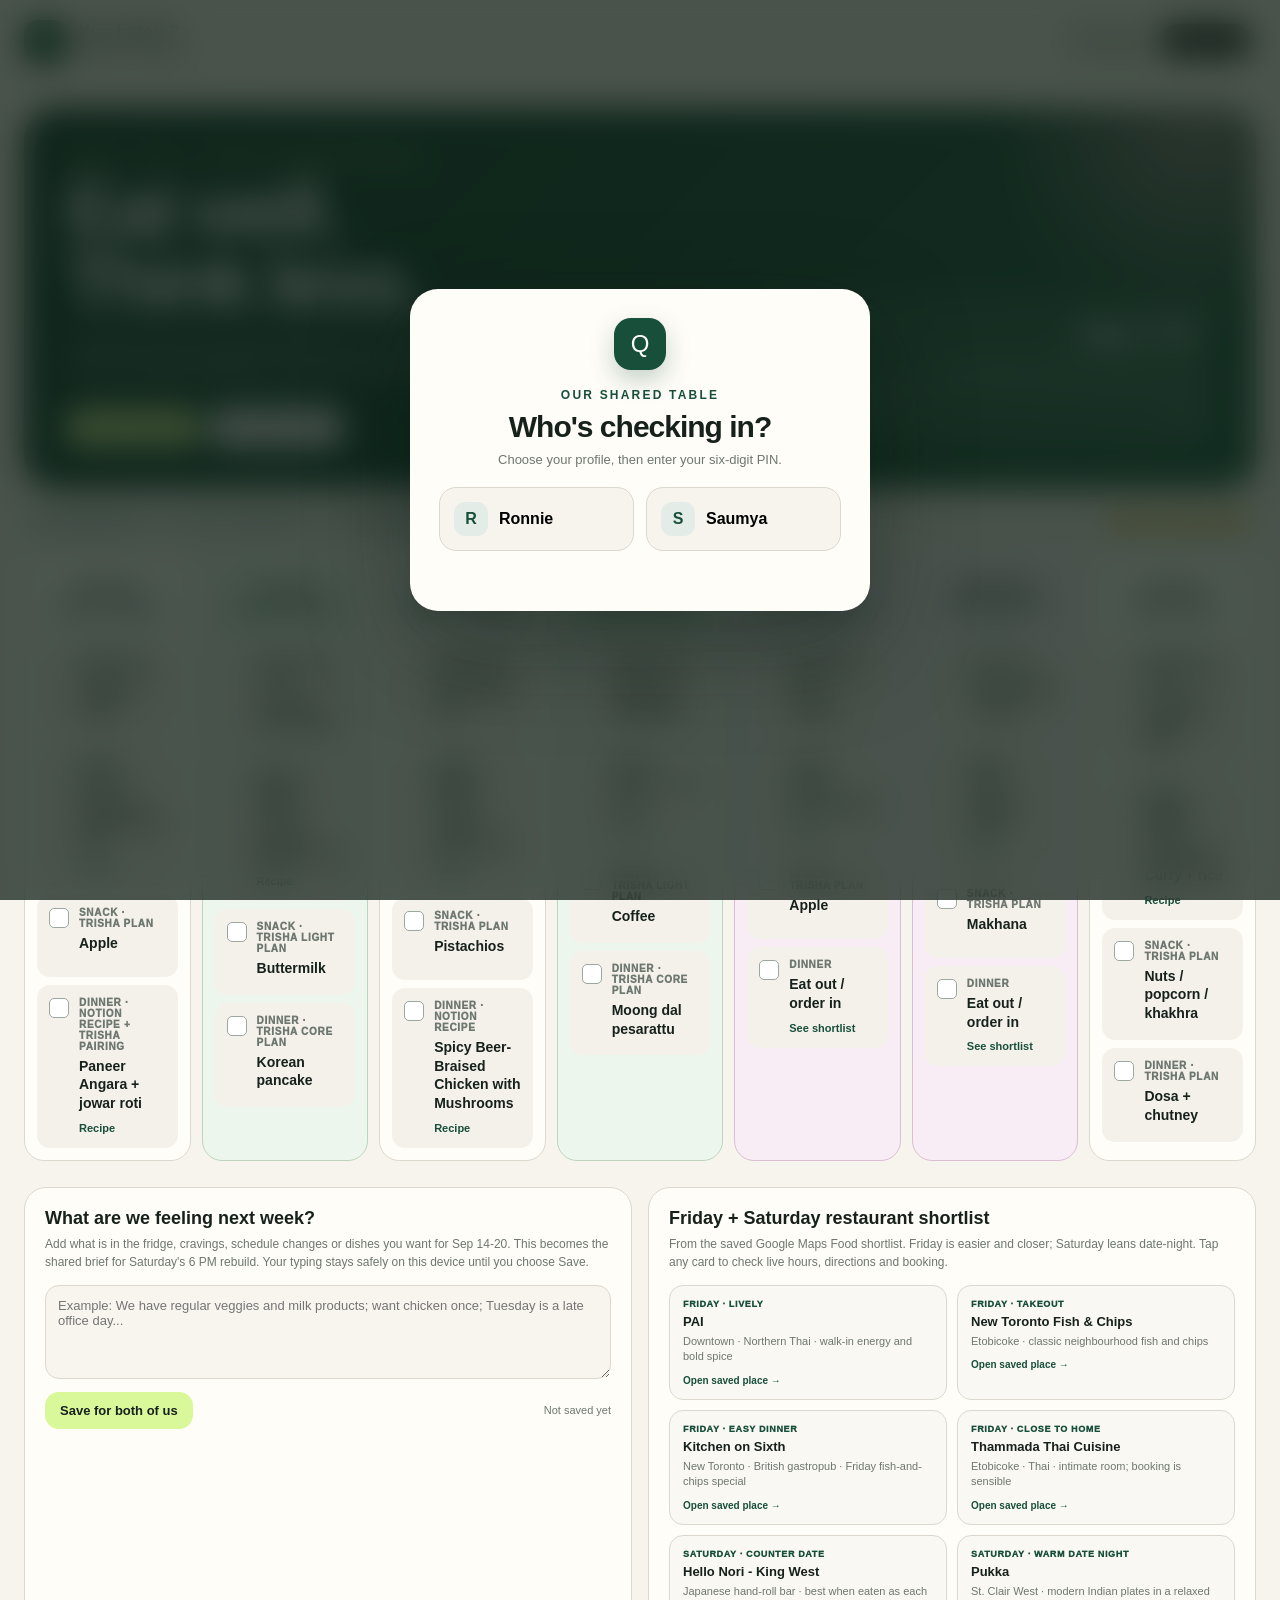
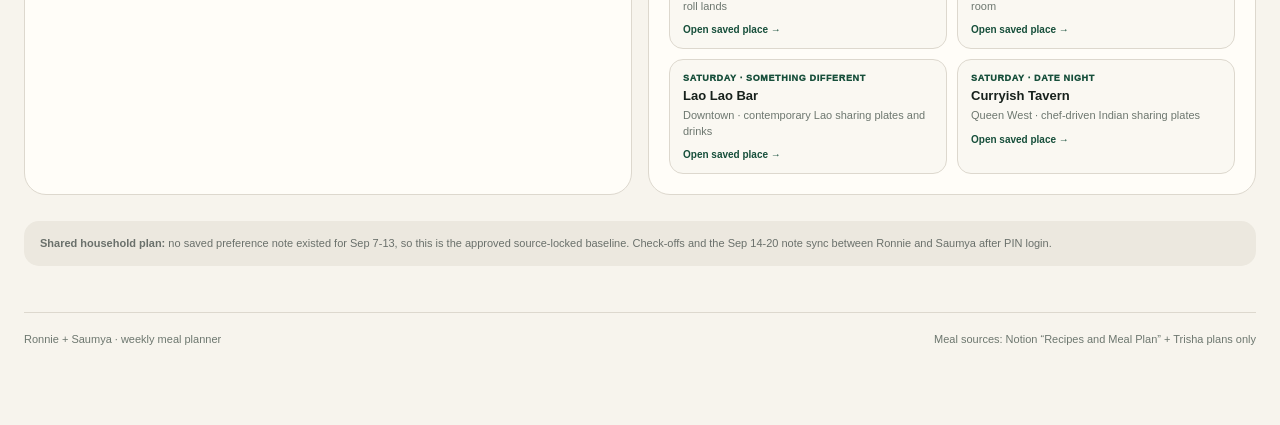
==== commit 582d9c24: "Weekly dashboard refresh" ====
--- a/meals.html
+++ b/meals.html
@@ -4,14 +4,14 @@
   <meta charset="utf-8">
   <meta name="viewport" content="width=device-width,initial-scale=1">
   <meta name="robots" content="noindex,nofollow">
-  <title>Kya karein? — Meal plan</title>
+  <title>Kya karein? - Meal plan</title>
   <meta name="description" content="Ronnie and Saumya's private weekly meal planner.">
   <meta name="theme-color" content="#174f3b">
   <link rel="manifest" href="manifest.webmanifest">
   <link rel="apple-touch-icon" href="icons/qeera-192.png">
   <link rel="stylesheet" href="styles.css">
 </head>
-<body data-page="meals" data-preference-week-start="2026-08-31">
+<body data-page="meals" data-preference-week-start="2026-09-14">
 <main class="shell">
   <nav class="topbar" aria-label="Primary navigation">
     <a class="brand" href="index.html"><span class="brandmark">Q</span><span><b>Kya karein?</b><small>Ronnie + Saumya</small></span></a>
@@ -21,86 +21,86 @@
 
   <header class="hero meal-hero">
     <div>
-      <div class="eyebrow">Weekly table · first draft</div>
+      <div class="eyebrow">Weekly table · source-locked baseline</div>
       <h1>Eat well.<br>Think less.</h1>
-      <p>A balanced seven-day plan built from your regular diets, current ingredients and recipes you already know. Older vegetables are used first, while Tuesday and Thursday stay genuinely quick.</p>
+      <p>A balanced seven-day plan built only from Trisha's plans and recipes fetched directly from your Notion database. Tuesday and Thursday are fresh, light cooking days.</p>
       <div class="hero-actions"><button class="button" id="reset-checks">Reset check-offs</button><a class="button secondary" href="#notes">Add preferences</a></div>
     </div>
-    <div class="weekstamp"><strong>Aug 24-30</strong><span>pantry-first · 1 detox · no forced leftovers</span><div class="progress-track"><div class="progress-fill" id="progress-fill"></div></div><div class="progress-copy"><span id="progress-count">0 of 28 checked</span><span id="progress-percent">0%</span></div></div>
+    <div class="weekstamp"><strong>Sep 7-13</strong><span>source-locked · 0 detoxes · fresh Tue + Thu</span><div class="progress-track"><div class="progress-fill" id="progress-fill"></div></div><div class="progress-copy"><span id="progress-count">0 of 28 checked</span><span id="progress-percent">0%</span></div></div>
   </header>
 
   <div class="meal-toolbar">
-    <div class="rule-pills"><span>Light breakfasts only</span><span>Tue + Thu fresh quick cook</span><span>1 detox</span><span>Older vegetables first</span><span>Fri + Sat dinner out</span></div>
-    <span class="draft-state">Ingredients applied</span>
+    <div class="rule-pills"><span>Light breakfasts only</span><span>Tue + Thu fresh light cook</span><span>0 detoxes this week</span><span>No leftovers by default</span><span>No invented meals</span><span>Fri + Sat dinner out</span></div>
+    <span class="draft-state">Notion + Trisha audited</span>
   </div>
 
-  <section class="meal-week" data-week-start="2026-08-24" aria-label="Weekly meal plan">
-    <article class="meal-day" data-date="2026-08-24"><header><b>Monday</b><span>Use oldest veg first</span></header>
-      <label class="meal"><input type="checkbox" data-meal="mon-breakfast"><small>Breakfast · Trisha core plan</small><b>Avocado + boiled eggs</b></label>
-      <label class="meal"><input type="checkbox" data-meal="mon-lunch"><small>Lunch · Notion recipe</small><b>Caabage Kootu + rice</b><button type="button" data-recipe="cabbage-kootu">Recipe</button></label>
+  <section class="meal-week" data-week-start="2026-09-07" aria-label="Weekly meal plan">
+    <article class="meal-day" data-date="2026-09-07"><header><b>Monday</b><span>Risotto + paneer</span></header>
+      <label class="meal"><input type="checkbox" data-meal="mon-breakfast"><small>Breakfast · Trisha plan</small><b>Papaya + seeds</b></label>
+      <label class="meal"><input type="checkbox" data-meal="mon-lunch"><small>Lunch · Notion recipe</small><b>Butternut Squash with rice</b><button type="button" data-recipe="butternut">Recipe</button></label>
       <label class="meal"><input type="checkbox" data-meal="mon-snack"><small>Snack · Trisha plan</small><b>Apple</b></label>
-      <label class="meal"><input type="checkbox" data-meal="mon-dinner"><small>Dinner · Notion recipe</small><b>Aloo gobi / Aloo Matar gobi</b><button type="button" data-recipe="aloo-gobi">Recipe</button></label>
+      <label class="meal"><input type="checkbox" data-meal="mon-dinner"><small>Dinner · Notion recipe + Trisha pairing</small><b>Paneer Angara + jowar roti</b><button type="button" data-recipe="paneer-angara">Recipe</button></label>
     </article>
 
-    <article class="meal-day light" data-date="2026-08-25"><header><b>Tuesday</b><span>Fresh quick cook</span></header>
-      <label class="meal"><input type="checkbox" data-meal="tue-breakfast"><small>Breakfast · Trisha plan</small><b>Fruit shake + chia</b></label>
-      <label class="meal"><input type="checkbox" data-meal="tue-lunch"><small>Lunch · Notion recipe</small><b>Paneer Bell Peppers</b><button type="button" data-recipe="paneer-peppers">Recipe</button></label>
+    <article class="meal-day light" data-date="2026-09-08"><header><b>Tuesday</b><span>Fresh light cook</span></header>
+      <label class="meal"><input type="checkbox" data-meal="tue-breakfast"><small>Breakfast · Trisha core plan</small><b>Avocado + boiled eggs</b></label>
+      <label class="meal"><input type="checkbox" data-meal="tue-lunch"><small>Lunch · Notion recipe + Trisha pairing</small><b>Mix Veg / Bhindi + rice</b><button type="button" data-recipe="mix-veg">Recipe</button></label>
       <label class="meal"><input type="checkbox" data-meal="tue-snack"><small>Snack · Trisha light plan</small><b>Buttermilk</b></label>
-      <label class="meal"><input type="checkbox" data-meal="tue-dinner"><small>Dinner · Notion recipe</small><b>Broccoli Cheddar Soup with miso paste</b><button type="button" data-recipe="broccoli">Recipe</button></label>
+      <label class="meal"><input type="checkbox" data-meal="tue-dinner"><small>Dinner · Trisha core plan</small><b>Korean pancake</b></label>
     </article>
 
-    <article class="meal-day" data-date="2026-08-26"><header><b>Wednesday</b><span>Chicken night</span></header>
-      <label class="meal"><input type="checkbox" data-meal="wed-breakfast"><small>Breakfast · Trisha core plan</small><b>Nuts + berries + eggs</b></label>
-      <label class="meal"><input type="checkbox" data-meal="wed-lunch"><small>Lunch · Notion recipe</small><b>Mom’s Mix dal + rice</b><button type="button" data-recipe="moms-mix-dal">Recipe</button></label>
+    <article class="meal-day" data-date="2026-09-09"><header><b>Wednesday</b><span>Sprouts + chicken</span></header>
+      <label class="meal"><input type="checkbox" data-meal="wed-breakfast"><small>Breakfast · Trisha plan</small><b>Fruit shake + chia</b></label>
+      <label class="meal"><input type="checkbox" data-meal="wed-lunch"><small>Lunch · Notion recipe + Trisha pairing</small><b>Sprouts subzi + rice</b><button type="button" data-recipe="sprouts">Recipe</button></label>
       <label class="meal"><input type="checkbox" data-meal="wed-snack"><small>Snack · Trisha plan</small><b>Pistachios</b></label>
-      <label class="meal"><input type="checkbox" data-meal="wed-dinner"><small>Dinner · Notion recipe</small><b>Quick Nawabi Malai Chicken</b><button type="button" data-recipe="nawabi-chicken">Recipe</button></label>
+      <label class="meal"><input type="checkbox" data-meal="wed-dinner"><small>Dinner · Notion recipe</small><b>Spicy Beer-Braised Chicken with Mushrooms</b><button type="button" data-recipe="beer-chicken">Recipe</button></label>
     </article>
 
-    <article class="meal-day light" data-date="2026-08-27"><header><b>Thursday</b><span>Fresh quick cook</span></header>
-      <label class="meal"><input type="checkbox" data-meal="thu-breakfast"><small>Breakfast · Notion recipe</small><b>Japanese Fried Eggs</b><button type="button" data-recipe="japanese-eggs">Recipe</button></label>
-      <label class="meal"><input type="checkbox" data-meal="thu-lunch"><small>Lunch · Notion recipe</small><b>Potato Eggs</b><button type="button" data-recipe="potato-eggs">Recipe</button></label>
+    <article class="meal-day light" data-date="2026-09-10"><header><b>Thursday</b><span>Fresh light cook</span></header>
+      <label class="meal"><input type="checkbox" data-meal="thu-breakfast"><small>Breakfast · Trisha plan</small><b>Eggs with vegetables</b></label>
+      <label class="meal"><input type="checkbox" data-meal="thu-lunch"><small>Lunch · Notion recipe · quick</small><b>Poha</b><button type="button" data-recipe="poha">Recipe</button></label>
       <label class="meal"><input type="checkbox" data-meal="thu-snack"><small>Snack · Trisha light plan</small><b>Coffee</b></label>
-      <label class="meal"><input type="checkbox" data-meal="thu-dinner"><small>Dinner · Notion recipe</small><b>Saumya’s Thai Veggie Soup</b><button type="button" data-recipe="thai-soup">Recipe</button></label>
+      <label class="meal"><input type="checkbox" data-meal="thu-dinner"><small>Dinner · Trisha core plan</small><b>Moong dal pesarattu</b></label>
     </article>
 
-    <article class="meal-day out" data-date="2026-08-28"><header><b>Friday</b><span>Dinner out</span></header>
+    <article class="meal-day out" data-date="2026-09-11"><header><b>Friday</b><span>Misal + dinner out</span></header>
       <label class="meal"><input type="checkbox" data-meal="fri-breakfast"><small>Breakfast · Trisha plan</small><b>Fruit + walnuts</b></label>
-      <label class="meal"><input type="checkbox" data-meal="fri-lunch"><small>Lunch · Notion recipe</small><b>Dal Fry - Tur/Masoor or mix + rice</b><button type="button" data-recipe="dal-fry">Recipe</button></label>
-      <label class="meal"><input type="checkbox" data-meal="fri-snack"><small>Snack · Trisha whole grain plan</small><b>Fruit</b></label>
+      <label class="meal"><input type="checkbox" data-meal="fri-lunch"><small>Lunch · Notion recipe</small><b>Misal Recipe</b><button type="button" data-recipe="misal">Recipe</button></label>
+      <label class="meal"><input type="checkbox" data-meal="fri-snack"><small>Snack · Trisha plan</small><b>Apple</b></label>
       <label class="meal"><input type="checkbox" data-meal="fri-dinner"><small>Dinner</small><b>Eat out / order in</b><button type="button" data-scroll-restaurants>See shortlist</button></label>
     </article>
 
-    <article class="meal-day out" data-date="2026-08-29"><header><b>Saturday</b><span>Long cook + dinner out</span></header>
-      <label class="meal"><input type="checkbox" data-meal="sat-breakfast"><small>Breakfast · Trisha core plan</small><b>Avocado + nuts</b></label>
-      <label class="meal"><input type="checkbox" data-meal="sat-lunch"><small>Lunch · Notion recipe · longer cook</small><b>Dal Dhokdi</b><button type="button" data-recipe="dal-dhokli">Recipe</button></label>
+    <article class="meal-day out" data-date="2026-09-12"><header><b>Saturday</b><span>Kebabs + dinner out</span></header>
+      <label class="meal"><input type="checkbox" data-meal="sat-breakfast"><small>Breakfast · Trisha plan</small><b>Pomegranate + seeds</b></label>
+      <label class="meal"><input type="checkbox" data-meal="sat-lunch"><small>Lunch · Notion recipe</small><b>Chicken Kebab</b><button type="button" data-recipe="chicken-kebab">Recipe</button></label>
       <label class="meal"><input type="checkbox" data-meal="sat-snack"><small>Snack · Trisha plan</small><b>Makhana</b></label>
       <label class="meal"><input type="checkbox" data-meal="sat-dinner"><small>Dinner</small><b>Eat out / order in</b><button type="button" data-scroll-restaurants>See shortlist</button></label>
     </article>
 
-    <article class="meal-day detox" data-date="2026-08-30"><header><b>Sunday</b><span>Whole Grain Detox</span></header>
-      <label class="meal"><input type="checkbox" data-meal="sun-breakfast"><small>Breakfast · Trisha detox</small><b>Egg whites + vegetables</b></label>
-      <label class="meal"><input type="checkbox" data-meal="sun-lunch"><small>Lunch · Trisha detox + Notion recipe</small><b>Chole</b><button type="button" data-recipe="chole">Recipe</button></label>
-      <label class="meal"><input type="checkbox" data-meal="sun-snack"><small>Snack · Trisha detox</small><b>Fruit</b></label>
-      <label class="meal"><input type="checkbox" data-meal="sun-dinner"><small>Dinner · Trisha detox + Notion recipe</small><b>Thecha Paneer</b><button type="button" data-recipe="thecha-paneer">Recipe</button></label>
+    <article class="meal-day" data-date="2026-09-13"><header><b>Sunday</b><span>Curry + dosa</span></header>
+      <label class="meal"><input type="checkbox" data-meal="sun-breakfast"><small>Breakfast · Trisha core plan</small><b>Avocado + berries + eggs</b></label>
+      <label class="meal"><input type="checkbox" data-meal="sun-lunch"><small>Lunch · Notion recipe + Trisha pairing</small><b>Red Potato Curry + rice</b><button type="button" data-recipe="red-potato">Recipe</button></label>
+      <label class="meal"><input type="checkbox" data-meal="sun-snack"><small>Snack · Trisha plan</small><b>Nuts / popcorn / khakhra</b></label>
+      <label class="meal"><input type="checkbox" data-meal="sun-dinner"><small>Dinner · Trisha plan</small><b>Dosa + chutney</b></label>
     </article>
   </section>
 
   <section class="meal-bottom">
-    <article class="panel" id="notes"><h3>What are we feeling next week?</h3><p>Add what is in the fridge, cravings, schedule changes or dishes you want. This becomes the shared brief for Saturday’s 6 PM weekly rebuild.</p><textarea class="note-input" id="preference-note" placeholder="Example: We have spinach and chicken; want pav bhaji once; Tuesday is a late office day..."></textarea><div class="save-line"><button class="button" id="save-note">Save for both of us</button><span class="save-state" id="save-state">Not saved yet</span></div></article>
+    <article class="panel" id="notes"><h3>What are we feeling next week?</h3><p>Add what is in the fridge, cravings, schedule changes or dishes you want for Sep 14-20. This becomes the shared brief for Saturday's 6 PM rebuild. Your typing stays safely on this device until you choose Save.</p><textarea class="note-input" id="preference-note" placeholder="Example: We have regular veggies and milk products; want chicken once; Tuesday is a late office day..."></textarea><div class="save-line"><button class="button" id="save-note">Save for both of us</button><span class="save-state" id="save-state">Not saved yet</span></div></article>
 
-    <article class="panel" id="restaurants"><h3>Friday + Saturday restaurant shortlist</h3><p>Rotated from the saved Google Maps Food shortlist. Friday is easier and closer; Saturday leans date-night. Tap any card to check live hours, directions and booking.</p><div class="restaurant-row">
+    <article class="panel" id="restaurants"><h3>Friday + Saturday restaurant shortlist</h3><p>From the saved Google Maps Food shortlist. Friday is easier and closer; Saturday leans date-night. Tap any card to check live hours, directions and booking.</p><div class="restaurant-row">
       <a class="restaurant-slot" href="https://www.google.com/maps/place/PAI/data=!4m2!3m1!1s0x882b34d9289991d5:0x5f596deace8d8b6a" target="_blank" rel="noopener"><small>Friday · lively</small><b>PAI</b><span>Downtown · Northern Thai · walk-in energy and bold spice</span><em>Open saved place →</em></a>
       <a class="restaurant-slot" href="https://www.google.com/maps/place/New+Toronto+Fish+%26+Chips/data=!4m2!3m1!1s0x882b49c56f5df963:0xab9041b69bbb2f5" target="_blank" rel="noopener"><small>Friday · takeout</small><b>New Toronto Fish &amp; Chips</b><span>Etobicoke · classic neighbourhood fish and chips</span><em>Open saved place →</em></a>
       <a class="restaurant-slot" href="https://www.google.com/maps/place/Kitchen+on+Sixth/data=!4m2!3m1!1s0x882b49cf815c0007:0xf7b63c07e70c5dfc" target="_blank" rel="noopener"><small>Friday · easy dinner</small><b>Kitchen on Sixth</b><span>New Toronto · British gastropub · Friday fish-and-chips special</span><em>Open saved place →</em></a>
       <a class="restaurant-slot" href="https://www.google.com/maps/place/Thammada+Thai+Cuisine/data=!4m2!3m1!1s0x882b494acbe1924b:0x27ad7e4a995cca31" target="_blank" rel="noopener"><small>Friday · close to home</small><b>Thammada Thai Cuisine</b><span>Etobicoke · Thai · intimate room; booking is sensible</span><em>Open saved place →</em></a>
-      <a class="restaurant-slot" href="https://www.google.com/maps/place/Hello+Nori+-+King+West/data=!4m2!3m1!1s0x882b350051937c4d:0xcdd009ee80534141" target="_blank" rel="noopener"><small>Saturday · counter date</small><b>Hello Nori — King West</b><span>Japanese hand-roll bar · best when eaten as each roll lands</span><em>Open saved place →</em></a>
+      <a class="restaurant-slot" href="https://www.google.com/maps/place/Hello+Nori+-+King+West/data=!4m2!3m1!1s0x882b350051937c4d:0xcdd009ee80534141" target="_blank" rel="noopener"><small>Saturday · counter date</small><b>Hello Nori - King West</b><span>Japanese hand-roll bar · best when eaten as each roll lands</span><em>Open saved place →</em></a>
       <a class="restaurant-slot" href="https://www.google.com/maps/place/Pukka/data=!4m2!3m1!1s0x882b347f6eae6105:0x7e0ae68135c8bea6" target="_blank" rel="noopener"><small>Saturday · warm date night</small><b>Pukka</b><span>St. Clair West · modern Indian plates in a relaxed room</span><em>Open saved place →</em></a>
       <a class="restaurant-slot" href="https://www.google.com/maps/place/Lao+Lao+Bar/data=!4m2!3m1!1s0x882b34b3d6bad8cd:0xdd8799fc5a2d7b3e" target="_blank" rel="noopener"><small>Saturday · something different</small><b>Lao Lao Bar</b><span>Downtown · contemporary Lao sharing plates and drinks</span><em>Open saved place →</em></a>
       <a class="restaurant-slot" href="https://www.google.com/maps/place/Curryish+Tavern/data=!4m2!3m1!1s0x882b37ceb8a91b1f:0xd2459ba71af1fd66" target="_blank" rel="noopener"><small>Saturday · date night</small><b>Curryish Tavern</b><span>Queen West · chef-driven Indian sharing plates</span><em>Open saved place →</em></a>
     </div></article>
   </section>
 
-  <div class="private-note" id="sync-state"><b>Shared household plan:</b> check-offs and the next-week note sync between Ronnie and Saumya after PIN login. Cached copies remain on each trusted phone for quick loading.</div>
+  <div class="private-note" id="sync-state"><b>Shared household plan:</b> no saved preference note existed for Sep 7-13, so this is the approved source-locked baseline. Check-offs and the Sep 14-20 note sync between Ronnie and Saumya after PIN login.</div>
   <footer class="footer"><span>Ronnie + Saumya · weekly meal planner</span><span>Meal sources: Notion “Recipes and Meal Plan” + Trisha plans only</span></footer>
 </main>
 
@@ -108,7 +108,7 @@
   <div class="auth-card">
     <span class="auth-mark">Q</span>
     <p class="eyebrow">Our shared table</p>
-    <h2 id="auth-title">Who’s checking in?</h2>
+    <h2 id="auth-title">Who's checking in?</h2>
     <p>Choose your profile, then enter your six-digit PIN.</p>
     <div class="profile-choices" role="group" aria-label="Choose a profile">
       <button type="button" data-profile="ronnie"><b>R</b><span>Ronnie</span></button>
@@ -116,7 +116,7 @@
     </div>
     <form id="pin-login-form">
       <div id="pin-panel" hidden>
-        <label for="pin-input">Enter <span id="pin-person">your</span>’s PIN</label>
+        <label for="pin-input">Enter <span id="pin-person">your</span>'s PIN</label>
         <input id="pin-input" name="pin" type="password" inputmode="numeric" autocomplete="current-password" pattern="[0-9]{6}" maxlength="6" aria-describedby="auth-message">
         <button class="button auth-submit" type="submit">Open our plan</button>
       </div>
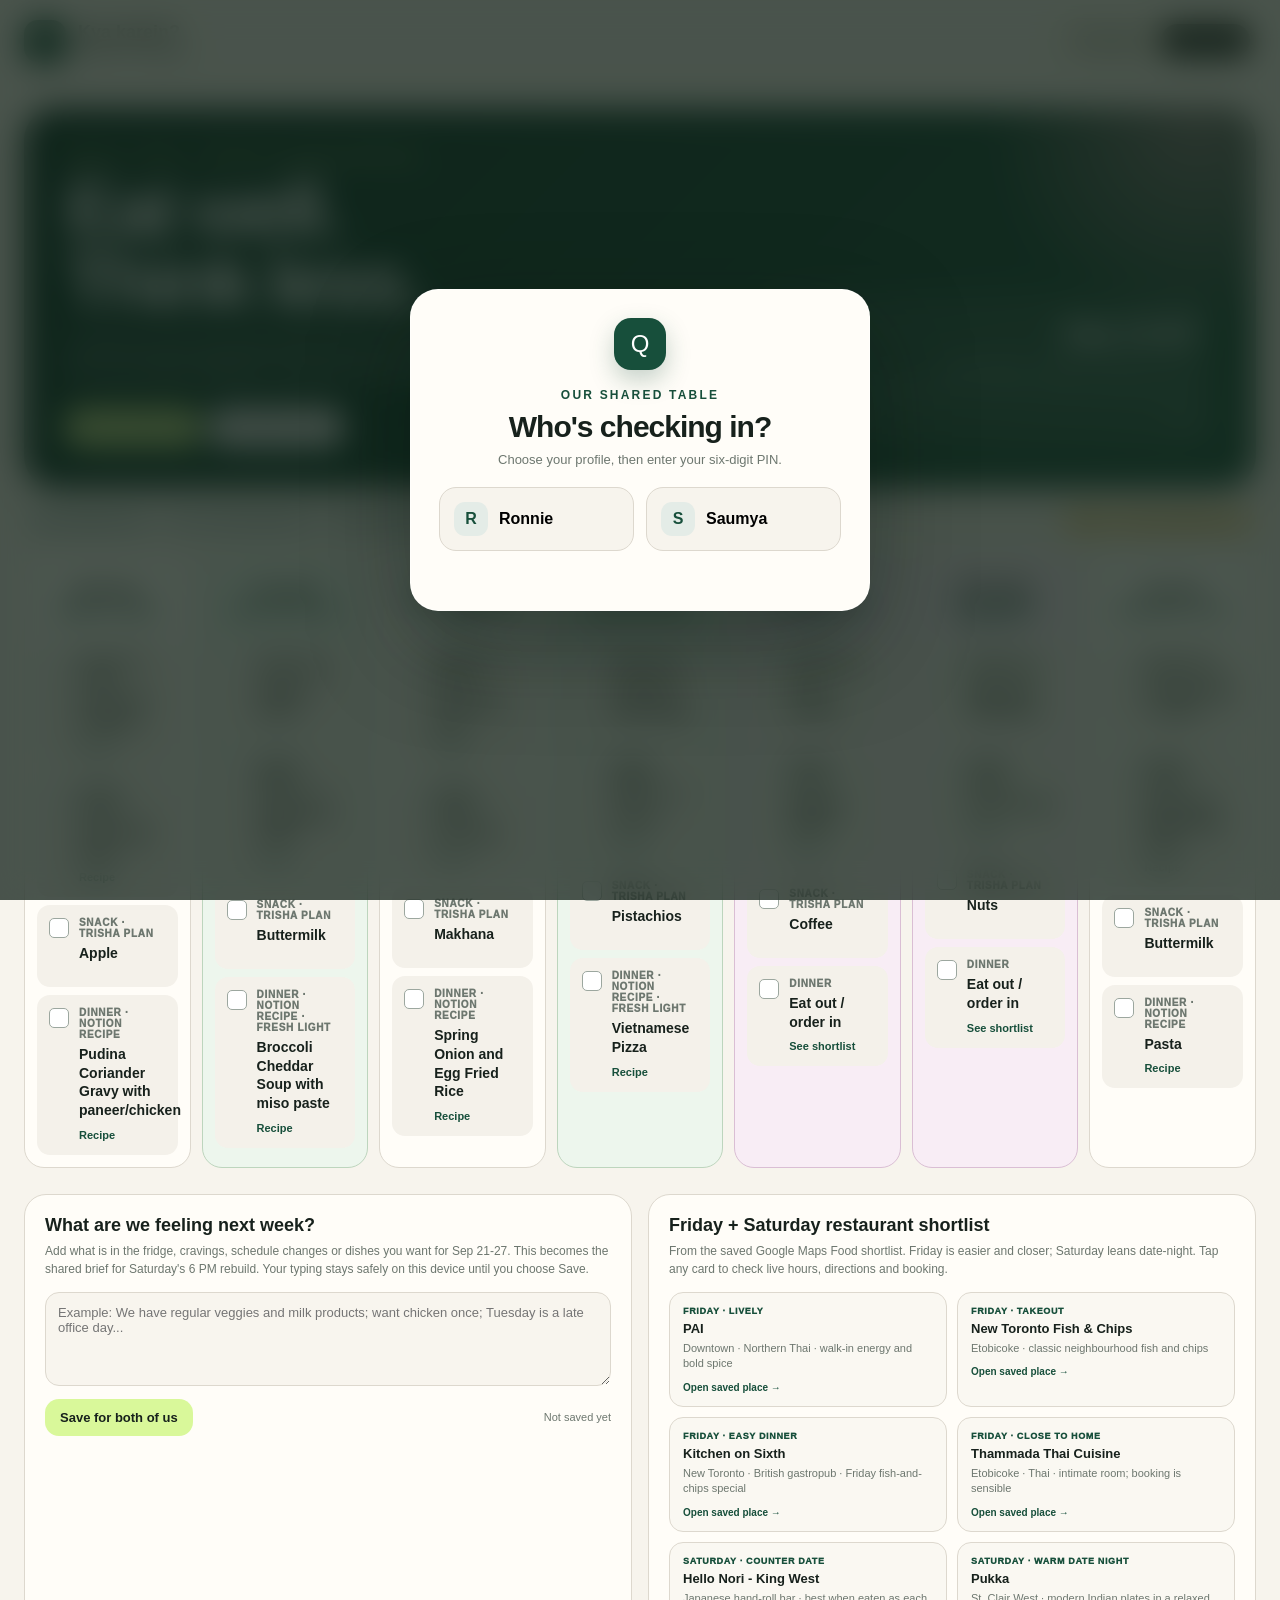
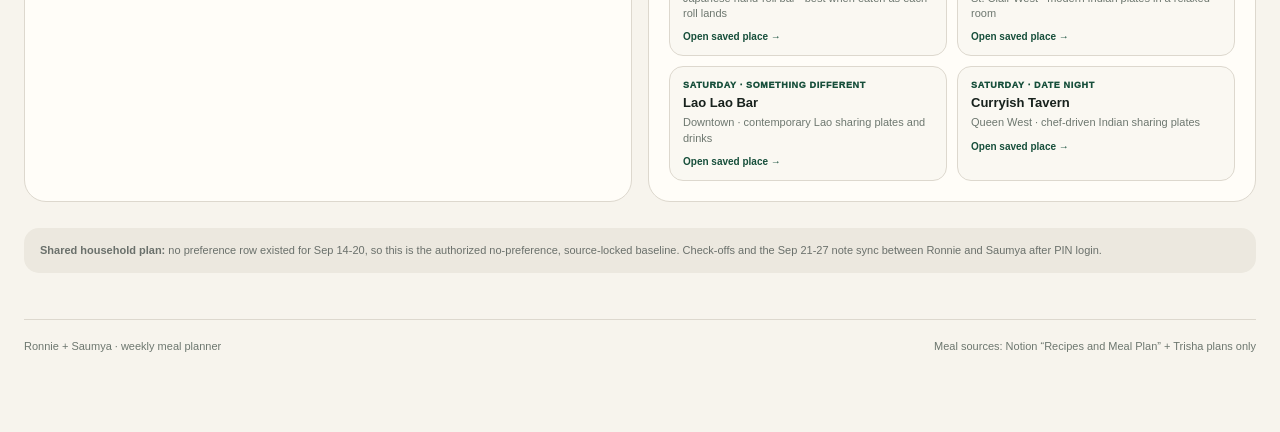
==== commit d85b4eb6: "Weekly dashboard refresh" ====
--- a/meals.html
+++ b/meals.html
@@ -11,7 +11,7 @@
   <link rel="apple-touch-icon" href="icons/qeera-192.png">
   <link rel="stylesheet" href="styles.css">
 </head>
-<body data-page="meals" data-preference-week-start="2026-09-14">
+<body data-page="meals" data-preference-week-start="2026-09-21">
 <main class="shell">
   <nav class="topbar" aria-label="Primary navigation">
     <a class="brand" href="index.html"><span class="brandmark">Q</span><span><b>Kya karein?</b><small>Ronnie + Saumya</small></span></a>
@@ -26,67 +26,67 @@
       <p>A balanced seven-day plan built only from Trisha's plans and recipes fetched directly from your Notion database. Tuesday and Thursday are fresh, light cooking days.</p>
       <div class="hero-actions"><button class="button" id="reset-checks">Reset check-offs</button><a class="button secondary" href="#notes">Add preferences</a></div>
     </div>
-    <div class="weekstamp"><strong>Sep 7-13</strong><span>source-locked · 0 detoxes · fresh Tue + Thu</span><div class="progress-track"><div class="progress-fill" id="progress-fill"></div></div><div class="progress-copy"><span id="progress-count">0 of 28 checked</span><span id="progress-percent">0%</span></div></div>
+    <div class="weekstamp"><strong>Sep 14-20</strong><span>source-locked · 0 detoxes · fresh Tue + Thu</span><div class="progress-track"><div class="progress-fill" id="progress-fill"></div></div><div class="progress-copy"><span id="progress-count">0 of 28 checked</span><span id="progress-percent">0%</span></div></div>
   </header>
 
   <div class="meal-toolbar">
     <div class="rule-pills"><span>Light breakfasts only</span><span>Tue + Thu fresh light cook</span><span>0 detoxes this week</span><span>No leftovers by default</span><span>No invented meals</span><span>Fri + Sat dinner out</span></div>
-    <span class="draft-state">Notion + Trisha audited</span>
+    <span class="draft-state">Notion + Trisha audited Sep 12</span>
   </div>
 
-  <section class="meal-week" data-week-start="2026-09-07" aria-label="Weekly meal plan">
-    <article class="meal-day" data-date="2026-09-07"><header><b>Monday</b><span>Risotto + paneer</span></header>
-      <label class="meal"><input type="checkbox" data-meal="mon-breakfast"><small>Breakfast · Trisha plan</small><b>Papaya + seeds</b></label>
-      <label class="meal"><input type="checkbox" data-meal="mon-lunch"><small>Lunch · Notion recipe</small><b>Butternut Squash with rice</b><button type="button" data-recipe="butternut">Recipe</button></label>
+  <section class="meal-week" data-week-start="2026-09-14" aria-label="Weekly meal plan">
+    <article class="meal-day" data-date="2026-09-14"><header><b>Monday</b><span>Greens + pudina</span></header>
+      <label class="meal"><input type="checkbox" data-meal="mon-breakfast"><small>Breakfast · Notion recipe</small><b>Chia Seed Pudding</b><button type="button" data-recipe="chia">Recipe</button></label>
+      <label class="meal"><input type="checkbox" data-meal="mon-lunch"><small>Lunch · Notion recipe</small><b>Aloo Palak Subzi</b><button type="button" data-recipe="aloo-palak">Recipe</button></label>
       <label class="meal"><input type="checkbox" data-meal="mon-snack"><small>Snack · Trisha plan</small><b>Apple</b></label>
-      <label class="meal"><input type="checkbox" data-meal="mon-dinner"><small>Dinner · Notion recipe + Trisha pairing</small><b>Paneer Angara + jowar roti</b><button type="button" data-recipe="paneer-angara">Recipe</button></label>
+      <label class="meal"><input type="checkbox" data-meal="mon-dinner"><small>Dinner · Notion recipe</small><b>Pudina Coriander Gravy with paneer/chicken</b><button type="button" data-recipe="pudina-gravy">Recipe</button></label>
     </article>
 
-    <article class="meal-day light" data-date="2026-09-08"><header><b>Tuesday</b><span>Fresh light cook</span></header>
-      <label class="meal"><input type="checkbox" data-meal="tue-breakfast"><small>Breakfast · Trisha core plan</small><b>Avocado + boiled eggs</b></label>
-      <label class="meal"><input type="checkbox" data-meal="tue-lunch"><small>Lunch · Notion recipe + Trisha pairing</small><b>Mix Veg / Bhindi + rice</b><button type="button" data-recipe="mix-veg">Recipe</button></label>
-      <label class="meal"><input type="checkbox" data-meal="tue-snack"><small>Snack · Trisha light plan</small><b>Buttermilk</b></label>
-      <label class="meal"><input type="checkbox" data-meal="tue-dinner"><small>Dinner · Trisha core plan</small><b>Korean pancake</b></label>
+    <article class="meal-day light" data-date="2026-09-15"><header><b>Tuesday</b><span>Fresh light cook</span></header>
+      <label class="meal"><input type="checkbox" data-meal="tue-breakfast"><small>Breakfast · Trisha plan</small><b>Papaya + seeds</b></label>
+      <label class="meal"><input type="checkbox" data-meal="tue-lunch"><small>Lunch · Notion recipe · fresh light</small><b>Oats/Besan Chilla</b><button type="button" data-recipe="oats-besan">Recipe</button></label>
+      <label class="meal"><input type="checkbox" data-meal="tue-snack"><small>Snack · Trisha plan</small><b>Buttermilk</b></label>
+      <label class="meal"><input type="checkbox" data-meal="tue-dinner"><small>Dinner · Notion recipe · fresh light</small><b>Broccoli Cheddar Soup with miso paste</b><button type="button" data-recipe="broccoli-soup">Recipe</button></label>
     </article>
 
-    <article class="meal-day" data-date="2026-09-09"><header><b>Wednesday</b><span>Sprouts + chicken</span></header>
-      <label class="meal"><input type="checkbox" data-meal="wed-breakfast"><small>Breakfast · Trisha plan</small><b>Fruit shake + chia</b></label>
-      <label class="meal"><input type="checkbox" data-meal="wed-lunch"><small>Lunch · Notion recipe + Trisha pairing</small><b>Sprouts subzi + rice</b><button type="button" data-recipe="sprouts">Recipe</button></label>
-      <label class="meal"><input type="checkbox" data-meal="wed-snack"><small>Snack · Trisha plan</small><b>Pistachios</b></label>
-      <label class="meal"><input type="checkbox" data-meal="wed-dinner"><small>Dinner · Notion recipe</small><b>Spicy Beer-Braised Chicken with Mushrooms</b><button type="button" data-recipe="beer-chicken">Recipe</button></label>
+    <article class="meal-day" data-date="2026-09-16"><header><b>Wednesday</b><span>Dal + quick fried rice</span></header>
+      <label class="meal"><input type="checkbox" data-meal="wed-breakfast"><small>Breakfast · Notion recipe</small><b>Overnight Oats</b><button type="button" data-recipe="overnight-oats">Recipe</button></label>
+      <label class="meal"><input type="checkbox" data-meal="wed-lunch"><small>Lunch · Notion recipe</small><b>Dal Palak</b><button type="button" data-recipe="dal-palak">Recipe</button></label>
+      <label class="meal"><input type="checkbox" data-meal="wed-snack"><small>Snack · Trisha plan</small><b>Makhana</b></label>
+      <label class="meal"><input type="checkbox" data-meal="wed-dinner"><small>Dinner · Notion recipe</small><b>Spring Onion and Egg Fried Rice</b><button type="button" data-recipe="egg-fried-rice">Recipe</button></label>
     </article>
 
-    <article class="meal-day light" data-date="2026-09-10"><header><b>Thursday</b><span>Fresh light cook</span></header>
-      <label class="meal"><input type="checkbox" data-meal="thu-breakfast"><small>Breakfast · Trisha plan</small><b>Eggs with vegetables</b></label>
-      <label class="meal"><input type="checkbox" data-meal="thu-lunch"><small>Lunch · Notion recipe · quick</small><b>Poha</b><button type="button" data-recipe="poha">Recipe</button></label>
-      <label class="meal"><input type="checkbox" data-meal="thu-snack"><small>Snack · Trisha light plan</small><b>Coffee</b></label>
-      <label class="meal"><input type="checkbox" data-meal="thu-dinner"><small>Dinner · Trisha core plan</small><b>Moong dal pesarattu</b></label>
+    <article class="meal-day light" data-date="2026-09-17"><header><b>Thursday</b><span>Fresh light cook</span></header>
+      <label class="meal"><input type="checkbox" data-meal="thu-breakfast"><small>Breakfast · Trisha plan</small><b>Avocado + boiled eggs</b></label>
+      <label class="meal"><input type="checkbox" data-meal="thu-lunch"><small>Lunch · Notion recipe · fresh light</small><b>Dhokla</b><button type="button" data-recipe="dhokla">Recipe</button></label>
+      <label class="meal"><input type="checkbox" data-meal="thu-snack"><small>Snack · Trisha plan</small><b>Pistachios</b></label>
+      <label class="meal"><input type="checkbox" data-meal="thu-dinner"><small>Dinner · Notion recipe · fresh light</small><b>Vietnamese Pizza</b><button type="button" data-recipe="vietnamese-pizza">Recipe</button></label>
     </article>
 
-    <article class="meal-day out" data-date="2026-09-11"><header><b>Friday</b><span>Misal + dinner out</span></header>
+    <article class="meal-day out" data-date="2026-09-18"><header><b>Friday</b><span>Bharta + dinner out</span></header>
       <label class="meal"><input type="checkbox" data-meal="fri-breakfast"><small>Breakfast · Trisha plan</small><b>Fruit + walnuts</b></label>
-      <label class="meal"><input type="checkbox" data-meal="fri-lunch"><small>Lunch · Notion recipe</small><b>Misal Recipe</b><button type="button" data-recipe="misal">Recipe</button></label>
-      <label class="meal"><input type="checkbox" data-meal="fri-snack"><small>Snack · Trisha plan</small><b>Apple</b></label>
+      <label class="meal"><input type="checkbox" data-meal="fri-lunch"><small>Lunch · Notion recipe</small><b>Baingan Bharta</b><button type="button" data-recipe="baingan-bharta">Recipe</button></label>
+      <label class="meal"><input type="checkbox" data-meal="fri-snack"><small>Snack · Trisha plan</small><b>Coffee</b></label>
       <label class="meal"><input type="checkbox" data-meal="fri-dinner"><small>Dinner</small><b>Eat out / order in</b><button type="button" data-scroll-restaurants>See shortlist</button></label>
     </article>
 
-    <article class="meal-day out" data-date="2026-09-12"><header><b>Saturday</b><span>Kebabs + dinner out</span></header>
-      <label class="meal"><input type="checkbox" data-meal="sat-breakfast"><small>Breakfast · Trisha plan</small><b>Pomegranate + seeds</b></label>
-      <label class="meal"><input type="checkbox" data-meal="sat-lunch"><small>Lunch · Notion recipe</small><b>Chicken Kebab</b><button type="button" data-recipe="chicken-kebab">Recipe</button></label>
-      <label class="meal"><input type="checkbox" data-meal="sat-snack"><small>Snack · Trisha plan</small><b>Makhana</b></label>
+    <article class="meal-day out" data-date="2026-09-19"><header><b>Saturday</b><span>Palak paneer + dinner out</span></header>
+      <label class="meal"><input type="checkbox" data-meal="sat-breakfast"><small>Breakfast · Trisha plan</small><b>Eggs with vegetables</b></label>
+      <label class="meal"><input type="checkbox" data-meal="sat-lunch"><small>Lunch · Notion recipe</small><b>Palak Paneer</b><button type="button" data-recipe="palak-paneer">Recipe</button></label>
+      <label class="meal"><input type="checkbox" data-meal="sat-snack"><small>Snack · Trisha plan</small><b>Nuts</b></label>
       <label class="meal"><input type="checkbox" data-meal="sat-dinner"><small>Dinner</small><b>Eat out / order in</b><button type="button" data-scroll-restaurants>See shortlist</button></label>
     </article>
 
-    <article class="meal-day" data-date="2026-09-13"><header><b>Sunday</b><span>Curry + dosa</span></header>
-      <label class="meal"><input type="checkbox" data-meal="sun-breakfast"><small>Breakfast · Trisha core plan</small><b>Avocado + berries + eggs</b></label>
-      <label class="meal"><input type="checkbox" data-meal="sun-lunch"><small>Lunch · Notion recipe + Trisha pairing</small><b>Red Potato Curry + rice</b><button type="button" data-recipe="red-potato">Recipe</button></label>
-      <label class="meal"><input type="checkbox" data-meal="sun-snack"><small>Snack · Trisha plan</small><b>Nuts / popcorn / khakhra</b></label>
-      <label class="meal"><input type="checkbox" data-meal="sun-dinner"><small>Dinner · Trisha plan</small><b>Dosa + chutney</b></label>
+    <article class="meal-day" data-date="2026-09-20"><header><b>Sunday</b><span>Mushroom + pasta</span></header>
+      <label class="meal"><input type="checkbox" data-meal="sun-breakfast"><small>Breakfast · Trisha plan</small><b>Pomegranate + seeds</b></label>
+      <label class="meal"><input type="checkbox" data-meal="sun-lunch"><small>Lunch · Notion recipe</small><b>Mushroom Ghee Roast Subzi</b><button type="button" data-recipe="mushroom-ghee">Recipe</button></label>
+      <label class="meal"><input type="checkbox" data-meal="sun-snack"><small>Snack · Trisha plan</small><b>Buttermilk</b></label>
+      <label class="meal"><input type="checkbox" data-meal="sun-dinner"><small>Dinner · Notion recipe</small><b>Pasta</b><button type="button" data-recipe="pasta">Recipe</button></label>
     </article>
   </section>
 
   <section class="meal-bottom">
-    <article class="panel" id="notes"><h3>What are we feeling next week?</h3><p>Add what is in the fridge, cravings, schedule changes or dishes you want for Sep 14-20. This becomes the shared brief for Saturday's 6 PM rebuild. Your typing stays safely on this device until you choose Save.</p><textarea class="note-input" id="preference-note" placeholder="Example: We have regular veggies and milk products; want chicken once; Tuesday is a late office day..."></textarea><div class="save-line"><button class="button" id="save-note">Save for both of us</button><span class="save-state" id="save-state">Not saved yet</span></div></article>
+    <article class="panel" id="notes"><h3>What are we feeling next week?</h3><p>Add what is in the fridge, cravings, schedule changes or dishes you want for Sep 21-27. This becomes the shared brief for Saturday's 6 PM rebuild. Your typing stays safely on this device until you choose Save.</p><textarea class="note-input" id="preference-note" placeholder="Example: We have regular veggies and milk products; want chicken once; Tuesday is a late office day..."></textarea><div class="save-line"><button class="button" id="save-note">Save for both of us</button><span class="save-state" id="save-state">Not saved yet</span></div></article>
 
     <article class="panel" id="restaurants"><h3>Friday + Saturday restaurant shortlist</h3><p>From the saved Google Maps Food shortlist. Friday is easier and closer; Saturday leans date-night. Tap any card to check live hours, directions and booking.</p><div class="restaurant-row">
       <a class="restaurant-slot" href="https://www.google.com/maps/place/PAI/data=!4m2!3m1!1s0x882b34d9289991d5:0x5f596deace8d8b6a" target="_blank" rel="noopener"><small>Friday · lively</small><b>PAI</b><span>Downtown · Northern Thai · walk-in energy and bold spice</span><em>Open saved place →</em></a>
@@ -100,7 +100,7 @@
     </div></article>
   </section>
 
-  <div class="private-note" id="sync-state"><b>Shared household plan:</b> no saved preference note existed for Sep 7-13, so this is the approved source-locked baseline. Check-offs and the Sep 14-20 note sync between Ronnie and Saumya after PIN login.</div>
+  <div class="private-note" id="sync-state"><b>Shared household plan:</b> no preference row existed for Sep 14-20, so this is the authorized no-preference, source-locked baseline. Check-offs and the Sep 21-27 note sync between Ronnie and Saumya after PIN login.</div>
   <footer class="footer"><span>Ronnie + Saumya · weekly meal planner</span><span>Meal sources: Notion “Recipes and Meal Plan” + Trisha plans only</span></footer>
 </main>
 
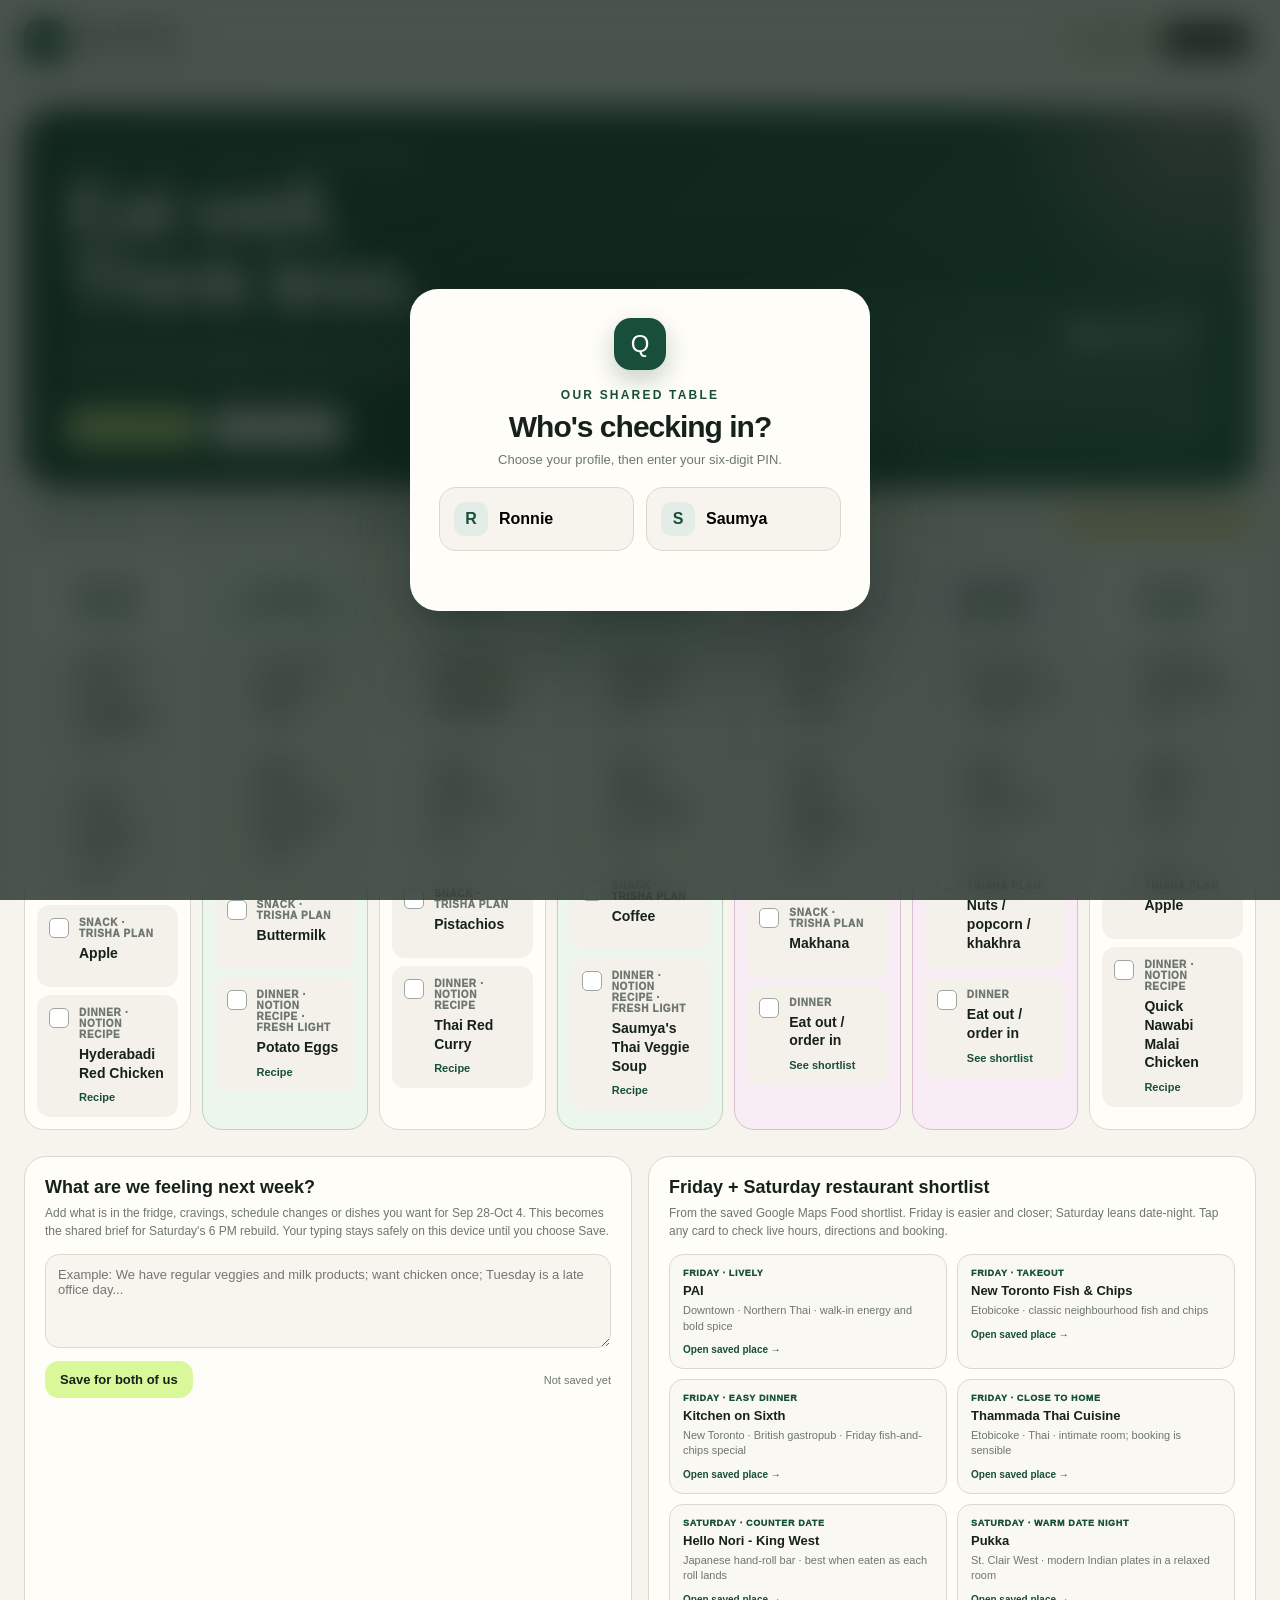
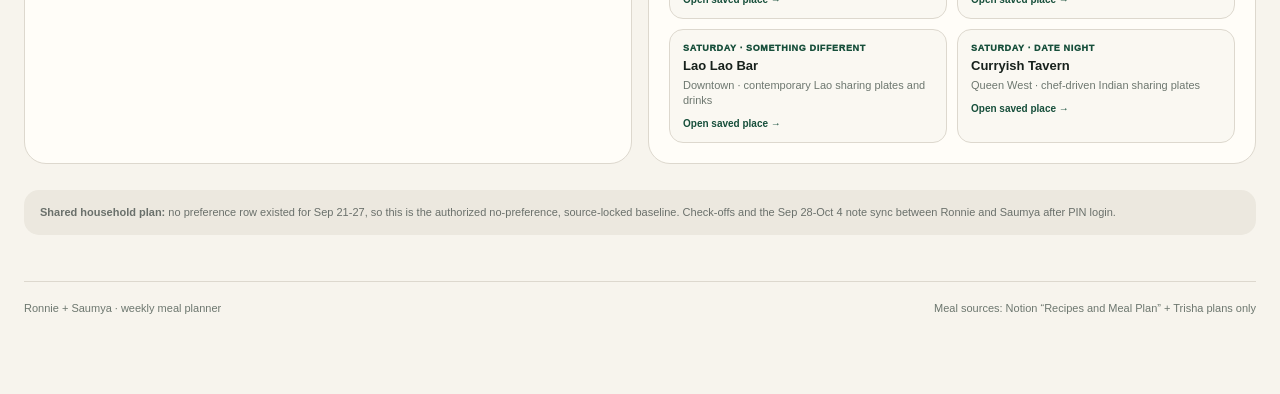
==== commit 920274a4: "Weekly dashboard refresh" ====
--- a/meals.html
+++ b/meals.html
@@ -26,67 +26,67 @@
       <p>A balanced seven-day plan built only from Trisha's plans and recipes fetched directly from your Notion database. Tuesday and Thursday are fresh, light cooking days.</p>
       <div class="hero-actions"><button class="button" id="reset-checks">Reset check-offs</button><a class="button secondary" href="#notes">Add preferences</a></div>
     </div>
-    <div class="weekstamp"><strong>Sep 14-20</strong><span>source-locked · 0 detoxes · fresh Tue + Thu</span><div class="progress-track"><div class="progress-fill" id="progress-fill"></div></div><div class="progress-copy"><span id="progress-count">0 of 28 checked</span><span id="progress-percent">0%</span></div></div>
+    <div class="weekstamp"><strong>Sep 21-27</strong><span>source-locked · 0 detoxes · fresh Tue + Thu</span><div class="progress-track"><div class="progress-fill" id="progress-fill"></div></div><div class="progress-copy"><span id="progress-count">0 of 28 checked</span><span id="progress-percent">0%</span></div></div>
   </header>
 
   <div class="meal-toolbar">
     <div class="rule-pills"><span>Light breakfasts only</span><span>Tue + Thu fresh light cook</span><span>0 detoxes this week</span><span>No leftovers by default</span><span>No invented meals</span><span>Fri + Sat dinner out</span></div>
-    <span class="draft-state">Notion + Trisha audited Sep 12</span>
+    <span class="draft-state">Notion + Trisha audited Sep 20</span>
   </div>
 
-  <section class="meal-week" data-week-start="2026-09-14" aria-label="Weekly meal plan">
-    <article class="meal-day" data-date="2026-09-14"><header><b>Monday</b><span>Greens + pudina</span></header>
-      <label class="meal"><input type="checkbox" data-meal="mon-breakfast"><small>Breakfast · Notion recipe</small><b>Chia Seed Pudding</b><button type="button" data-recipe="chia">Recipe</button></label>
-      <label class="meal"><input type="checkbox" data-meal="mon-lunch"><small>Lunch · Notion recipe</small><b>Aloo Palak Subzi</b><button type="button" data-recipe="aloo-palak">Recipe</button></label>
+  <section class="meal-week" data-week-start="2026-09-21" aria-label="Weekly meal plan">
+    <article class="meal-day" data-date="2026-09-21"><header><b>Monday</b><span>Kootu + red chicken</span></header>
+      <label class="meal"><input type="checkbox" data-meal="mon-breakfast"><small>Breakfast · Notion recipe</small><b>Japanese Fried Eggs</b><button type="button" data-recipe="japanese-eggs">Recipe</button></label>
+      <label class="meal"><input type="checkbox" data-meal="mon-lunch"><small>Lunch · Notion recipe</small><b>Caabage Kootu</b><button type="button" data-recipe="caabage-kootu">Recipe</button></label>
       <label class="meal"><input type="checkbox" data-meal="mon-snack"><small>Snack · Trisha plan</small><b>Apple</b></label>
-      <label class="meal"><input type="checkbox" data-meal="mon-dinner"><small>Dinner · Notion recipe</small><b>Pudina Coriander Gravy with paneer/chicken</b><button type="button" data-recipe="pudina-gravy">Recipe</button></label>
+      <label class="meal"><input type="checkbox" data-meal="mon-dinner"><small>Dinner · Notion recipe</small><b>Hyderabadi Red Chicken</b><button type="button" data-recipe="hyderabadi-red-chicken">Recipe</button></label>
     </article>
 
-    <article class="meal-day light" data-date="2026-09-15"><header><b>Tuesday</b><span>Fresh light cook</span></header>
+    <article class="meal-day light" data-date="2026-09-22"><header><b>Tuesday</b><span>Fresh light cook</span></header>
       <label class="meal"><input type="checkbox" data-meal="tue-breakfast"><small>Breakfast · Trisha plan</small><b>Papaya + seeds</b></label>
-      <label class="meal"><input type="checkbox" data-meal="tue-lunch"><small>Lunch · Notion recipe · fresh light</small><b>Oats/Besan Chilla</b><button type="button" data-recipe="oats-besan">Recipe</button></label>
+      <label class="meal"><input type="checkbox" data-meal="tue-lunch"><small>Lunch · Notion recipe · fresh light</small><b>Paneer Bell Peppers</b><button type="button" data-recipe="paneer-bell-peppers">Recipe</button></label>
       <label class="meal"><input type="checkbox" data-meal="tue-snack"><small>Snack · Trisha plan</small><b>Buttermilk</b></label>
-      <label class="meal"><input type="checkbox" data-meal="tue-dinner"><small>Dinner · Notion recipe · fresh light</small><b>Broccoli Cheddar Soup with miso paste</b><button type="button" data-recipe="broccoli-soup">Recipe</button></label>
+      <label class="meal"><input type="checkbox" data-meal="tue-dinner"><small>Dinner · Notion recipe · fresh light</small><b>Potato Eggs</b><button type="button" data-recipe="potato-eggs">Recipe</button></label>
     </article>
 
-    <article class="meal-day" data-date="2026-09-16"><header><b>Wednesday</b><span>Dal + quick fried rice</span></header>
-      <label class="meal"><input type="checkbox" data-meal="wed-breakfast"><small>Breakfast · Notion recipe</small><b>Overnight Oats</b><button type="button" data-recipe="overnight-oats">Recipe</button></label>
-      <label class="meal"><input type="checkbox" data-meal="wed-lunch"><small>Lunch · Notion recipe</small><b>Dal Palak</b><button type="button" data-recipe="dal-palak">Recipe</button></label>
-      <label class="meal"><input type="checkbox" data-meal="wed-snack"><small>Snack · Trisha plan</small><b>Makhana</b></label>
-      <label class="meal"><input type="checkbox" data-meal="wed-dinner"><small>Dinner · Notion recipe</small><b>Spring Onion and Egg Fried Rice</b><button type="button" data-recipe="egg-fried-rice">Recipe</button></label>
+    <article class="meal-day" data-date="2026-09-23"><header><b>Wednesday</b><span>Mixed dal + Thai curry</span></header>
+      <label class="meal"><input type="checkbox" data-meal="wed-breakfast"><small>Breakfast · Trisha plan</small><b>Egg whites + vegetables</b></label>
+      <label class="meal"><input type="checkbox" data-meal="wed-lunch"><small>Lunch · Notion recipe</small><b>Mom's Mix dal</b><button type="button" data-recipe="moms-mix-dal">Recipe</button></label>
+      <label class="meal"><input type="checkbox" data-meal="wed-snack"><small>Snack · Trisha plan</small><b>Pistachios</b></label>
+      <label class="meal"><input type="checkbox" data-meal="wed-dinner"><small>Dinner · Notion recipe</small><b>Thai Red Curry</b><button type="button" data-recipe="thai-red-curry">Recipe</button></label>
     </article>
 
-    <article class="meal-day light" data-date="2026-09-17"><header><b>Thursday</b><span>Fresh light cook</span></header>
-      <label class="meal"><input type="checkbox" data-meal="thu-breakfast"><small>Breakfast · Trisha plan</small><b>Avocado + boiled eggs</b></label>
-      <label class="meal"><input type="checkbox" data-meal="thu-lunch"><small>Lunch · Notion recipe · fresh light</small><b>Dhokla</b><button type="button" data-recipe="dhokla">Recipe</button></label>
-      <label class="meal"><input type="checkbox" data-meal="thu-snack"><small>Snack · Trisha plan</small><b>Pistachios</b></label>
-      <label class="meal"><input type="checkbox" data-meal="thu-dinner"><small>Dinner · Notion recipe · fresh light</small><b>Vietnamese Pizza</b><button type="button" data-recipe="vietnamese-pizza">Recipe</button></label>
+    <article class="meal-day light" data-date="2026-09-24"><header><b>Thursday</b><span>Fresh light cook</span></header>
+      <label class="meal"><input type="checkbox" data-meal="thu-breakfast"><small>Breakfast · Trisha plan</small><b>Avocado + nuts</b></label>
+      <label class="meal"><input type="checkbox" data-meal="thu-lunch"><small>Lunch · Notion recipe · fresh light</small><b>Dosa Batter</b><button type="button" data-recipe="dosa-batter">Recipe</button></label>
+      <label class="meal"><input type="checkbox" data-meal="thu-snack"><small>Snack · Trisha plan</small><b>Coffee</b></label>
+      <label class="meal"><input type="checkbox" data-meal="thu-dinner"><small>Dinner · Notion recipe · fresh light</small><b>Saumya's Thai Veggie Soup</b><button type="button" data-recipe="thai-veggie-soup">Recipe</button></label>
     </article>
 
-    <article class="meal-day out" data-date="2026-09-18"><header><b>Friday</b><span>Bharta + dinner out</span></header>
+    <article class="meal-day out" data-date="2026-09-25"><header><b>Friday</b><span>Dal fry + dinner out</span></header>
       <label class="meal"><input type="checkbox" data-meal="fri-breakfast"><small>Breakfast · Trisha plan</small><b>Fruit + walnuts</b></label>
-      <label class="meal"><input type="checkbox" data-meal="fri-lunch"><small>Lunch · Notion recipe</small><b>Baingan Bharta</b><button type="button" data-recipe="baingan-bharta">Recipe</button></label>
-      <label class="meal"><input type="checkbox" data-meal="fri-snack"><small>Snack · Trisha plan</small><b>Coffee</b></label>
+      <label class="meal"><input type="checkbox" data-meal="fri-lunch"><small>Lunch · Notion recipe</small><b>Dal Fry - Tur/Masoor or mix</b><button type="button" data-recipe="dal-fry">Recipe</button></label>
+      <label class="meal"><input type="checkbox" data-meal="fri-snack"><small>Snack · Trisha plan</small><b>Makhana</b></label>
       <label class="meal"><input type="checkbox" data-meal="fri-dinner"><small>Dinner</small><b>Eat out / order in</b><button type="button" data-scroll-restaurants>See shortlist</button></label>
     </article>
 
-    <article class="meal-day out" data-date="2026-09-19"><header><b>Saturday</b><span>Palak paneer + dinner out</span></header>
-      <label class="meal"><input type="checkbox" data-meal="sat-breakfast"><small>Breakfast · Trisha plan</small><b>Eggs with vegetables</b></label>
-      <label class="meal"><input type="checkbox" data-meal="sat-lunch"><small>Lunch · Notion recipe</small><b>Palak Paneer</b><button type="button" data-recipe="palak-paneer">Recipe</button></label>
-      <label class="meal"><input type="checkbox" data-meal="sat-snack"><small>Snack · Trisha plan</small><b>Nuts</b></label>
+    <article class="meal-day out" data-date="2026-09-26"><header><b>Saturday</b><span>Dal dhokdi + dinner out</span></header>
+      <label class="meal"><input type="checkbox" data-meal="sat-breakfast"><small>Breakfast · Trisha plan</small><b>Pomegranate + seeds</b></label>
+      <label class="meal"><input type="checkbox" data-meal="sat-lunch"><small>Lunch · Notion recipe</small><b>Dal Dhokdi</b><button type="button" data-recipe="dal-dhokdi">Recipe</button></label>
+      <label class="meal"><input type="checkbox" data-meal="sat-snack"><small>Snack · Trisha plan</small><b>Nuts / popcorn / khakhra</b></label>
       <label class="meal"><input type="checkbox" data-meal="sat-dinner"><small>Dinner</small><b>Eat out / order in</b><button type="button" data-scroll-restaurants>See shortlist</button></label>
     </article>
 
-    <article class="meal-day" data-date="2026-09-20"><header><b>Sunday</b><span>Mushroom + pasta</span></header>
-      <label class="meal"><input type="checkbox" data-meal="sun-breakfast"><small>Breakfast · Trisha plan</small><b>Pomegranate + seeds</b></label>
-      <label class="meal"><input type="checkbox" data-meal="sun-lunch"><small>Lunch · Notion recipe</small><b>Mushroom Ghee Roast Subzi</b><button type="button" data-recipe="mushroom-ghee">Recipe</button></label>
-      <label class="meal"><input type="checkbox" data-meal="sun-snack"><small>Snack · Trisha plan</small><b>Buttermilk</b></label>
-      <label class="meal"><input type="checkbox" data-meal="sun-dinner"><small>Dinner · Notion recipe</small><b>Pasta</b><button type="button" data-recipe="pasta">Recipe</button></label>
+    <article class="meal-day" data-date="2026-09-27"><header><b>Sunday</b><span>Chole + malai chicken</span></header>
+      <label class="meal"><input type="checkbox" data-meal="sun-breakfast"><small>Breakfast · Trisha plan</small><b>Fruit shake + chia</b></label>
+      <label class="meal"><input type="checkbox" data-meal="sun-lunch"><small>Lunch · Notion recipe</small><b>Chole</b><button type="button" data-recipe="chole">Recipe</button></label>
+      <label class="meal"><input type="checkbox" data-meal="sun-snack"><small>Snack · Trisha plan</small><b>Apple</b></label>
+      <label class="meal"><input type="checkbox" data-meal="sun-dinner"><small>Dinner · Notion recipe</small><b>Quick Nawabi Malai Chicken</b><button type="button" data-recipe="nawabi-malai-chicken">Recipe</button></label>
     </article>
   </section>
 
   <section class="meal-bottom">
-    <article class="panel" id="notes"><h3>What are we feeling next week?</h3><p>Add what is in the fridge, cravings, schedule changes or dishes you want for Sep 21-27. This becomes the shared brief for Saturday's 6 PM rebuild. Your typing stays safely on this device until you choose Save.</p><textarea class="note-input" id="preference-note" placeholder="Example: We have regular veggies and milk products; want chicken once; Tuesday is a late office day..."></textarea><div class="save-line"><button class="button" id="save-note">Save for both of us</button><span class="save-state" id="save-state">Not saved yet</span></div></article>
+    <article class="panel" id="notes"><h3>What are we feeling next week?</h3><p>Add what is in the fridge, cravings, schedule changes or dishes you want for Sep 28-Oct 4. This becomes the shared brief for Saturday's 6 PM rebuild. Your typing stays safely on this device until you choose Save.</p><textarea class="note-input" id="preference-note" placeholder="Example: We have regular veggies and milk products; want chicken once; Tuesday is a late office day..."></textarea><div class="save-line"><button class="button" id="save-note">Save for both of us</button><span class="save-state" id="save-state">Not saved yet</span></div></article>
 
     <article class="panel" id="restaurants"><h3>Friday + Saturday restaurant shortlist</h3><p>From the saved Google Maps Food shortlist. Friday is easier and closer; Saturday leans date-night. Tap any card to check live hours, directions and booking.</p><div class="restaurant-row">
       <a class="restaurant-slot" href="https://www.google.com/maps/place/PAI/data=!4m2!3m1!1s0x882b34d9289991d5:0x5f596deace8d8b6a" target="_blank" rel="noopener"><small>Friday · lively</small><b>PAI</b><span>Downtown · Northern Thai · walk-in energy and bold spice</span><em>Open saved place →</em></a>
@@ -100,7 +100,7 @@
     </div></article>
   </section>
 
-  <div class="private-note" id="sync-state"><b>Shared household plan:</b> no preference row existed for Sep 14-20, so this is the authorized no-preference, source-locked baseline. Check-offs and the Sep 21-27 note sync between Ronnie and Saumya after PIN login.</div>
+  <div class="private-note" id="sync-state"><b>Shared household plan:</b> no preference row existed for Sep 21-27, so this is the authorized no-preference, source-locked baseline. Check-offs and the Sep 28-Oct 4 note sync between Ronnie and Saumya after PIN login.</div>
   <footer class="footer"><span>Ronnie + Saumya · weekly meal planner</span><span>Meal sources: Notion “Recipes and Meal Plan” + Trisha plans only</span></footer>
 </main>
 
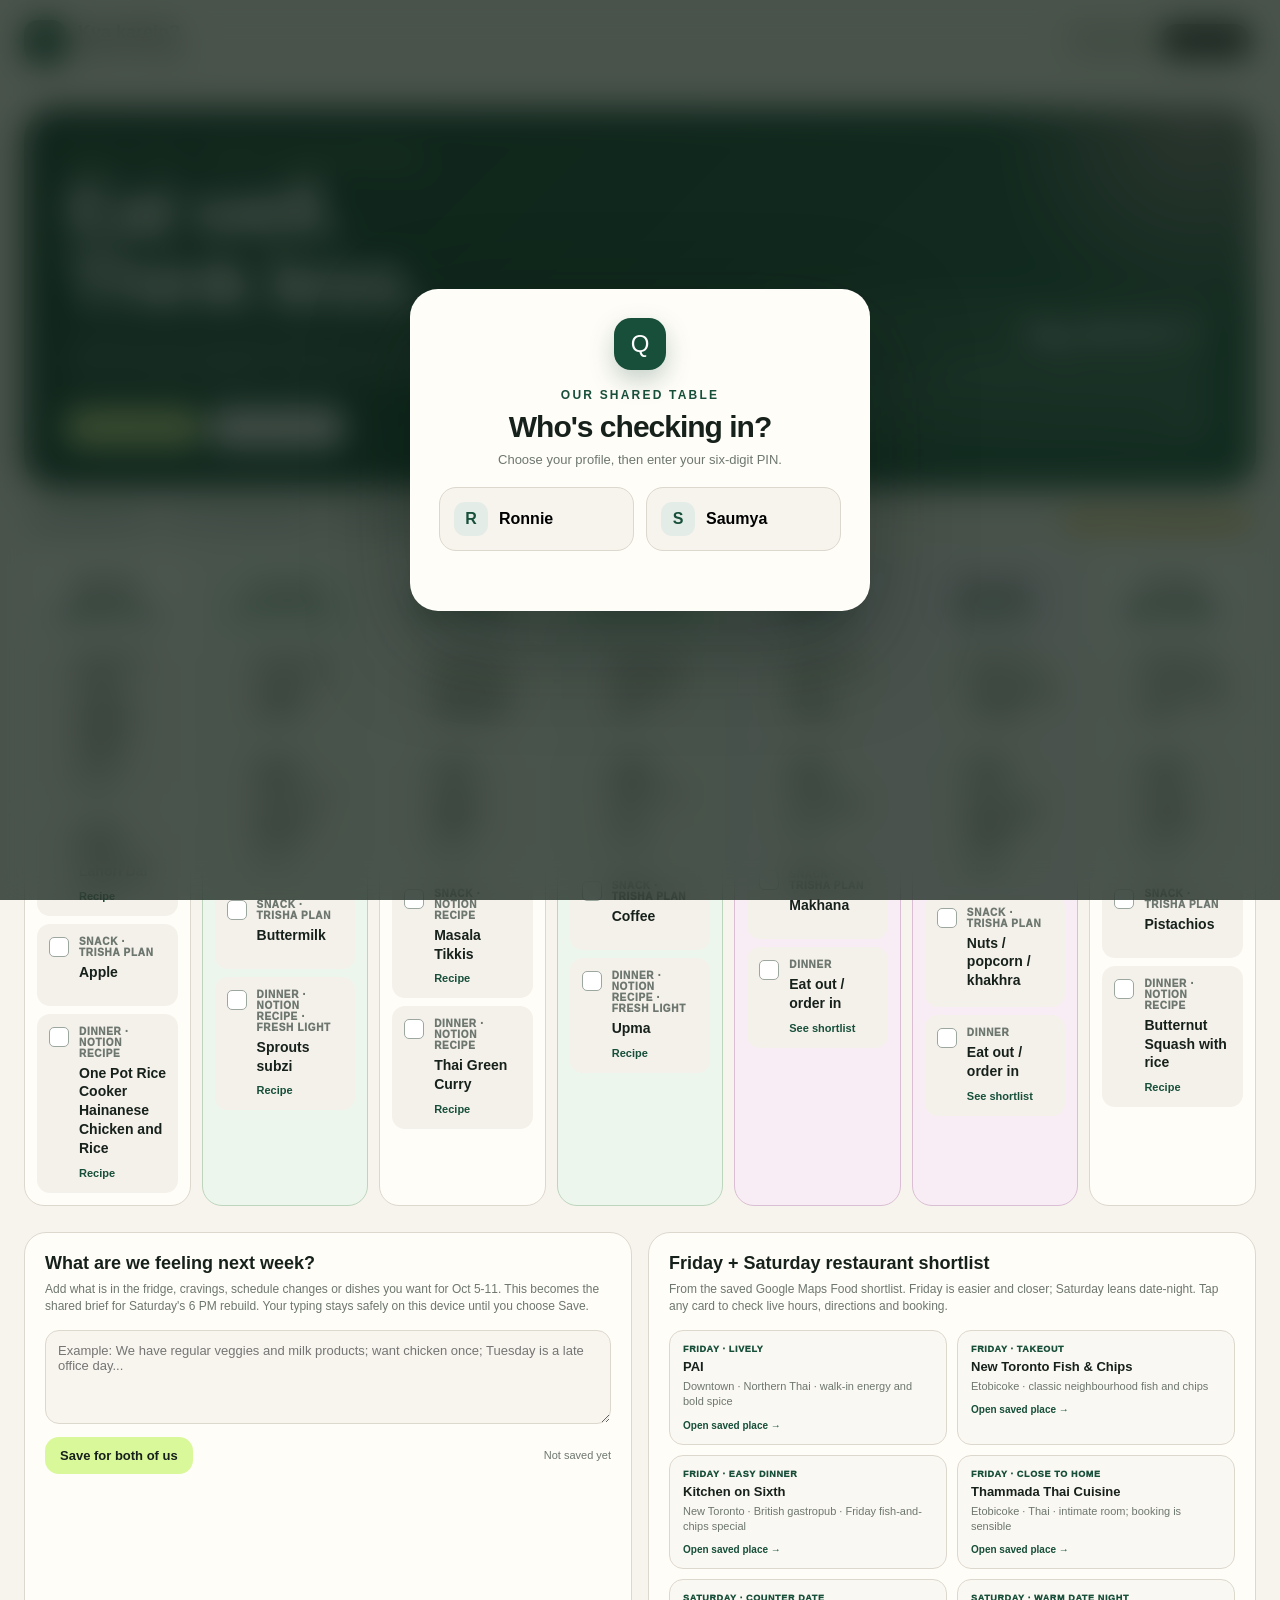
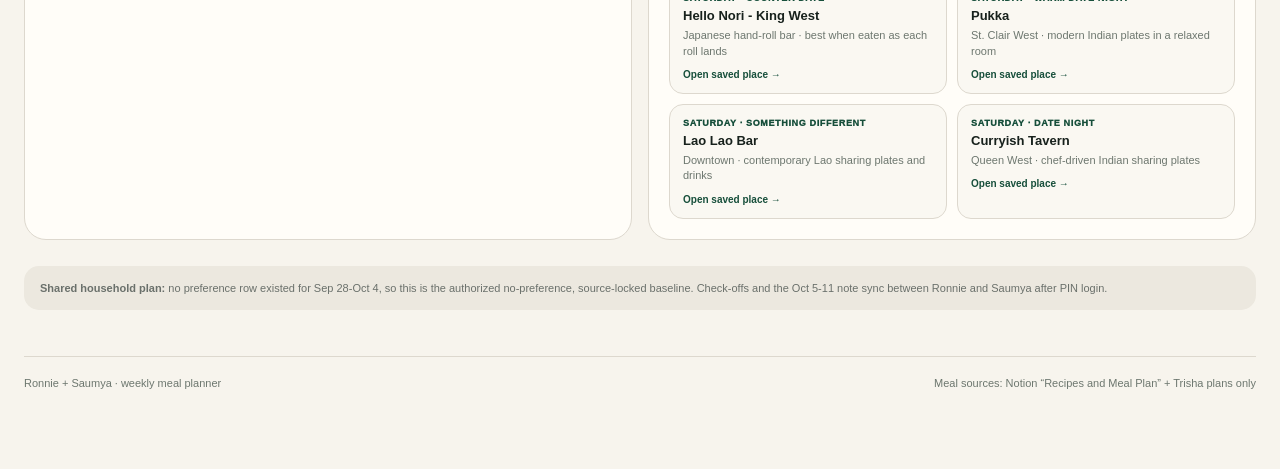
==== commit c57cd200: "Weekly dashboard refresh" ====
--- a/meals.html
+++ b/meals.html
@@ -11,7 +11,7 @@
   <link rel="apple-touch-icon" href="icons/qeera-192.png">
   <link rel="stylesheet" href="styles.css">
 </head>
-<body data-page="meals" data-preference-week-start="2026-09-21">
+<body data-page="meals" data-preference-week-start="2026-09-28">
 <main class="shell">
   <nav class="topbar" aria-label="Primary navigation">
     <a class="brand" href="index.html"><span class="brandmark">Q</span><span><b>Kya karein?</b><small>Ronnie + Saumya</small></span></a>
@@ -26,67 +26,67 @@
       <p>A balanced seven-day plan built only from Trisha's plans and recipes fetched directly from your Notion database. Tuesday and Thursday are fresh, light cooking days.</p>
       <div class="hero-actions"><button class="button" id="reset-checks">Reset check-offs</button><a class="button secondary" href="#notes">Add preferences</a></div>
     </div>
-    <div class="weekstamp"><strong>Sep 21-27</strong><span>source-locked · 0 detoxes · fresh Tue + Thu</span><div class="progress-track"><div class="progress-fill" id="progress-fill"></div></div><div class="progress-copy"><span id="progress-count">0 of 28 checked</span><span id="progress-percent">0%</span></div></div>
+    <div class="weekstamp"><strong>Sep 28-Oct 4</strong><span>source-locked · 0 detoxes · fresh Tue + Thu</span><div class="progress-track"><div class="progress-fill" id="progress-fill"></div></div><div class="progress-copy"><span id="progress-count">0 of 28 checked</span><span id="progress-percent">0%</span></div></div>
   </header>
 
   <div class="meal-toolbar">
     <div class="rule-pills"><span>Light breakfasts only</span><span>Tue + Thu fresh light cook</span><span>0 detoxes this week</span><span>No leftovers by default</span><span>No invented meals</span><span>Fri + Sat dinner out</span></div>
-    <span class="draft-state">Notion + Trisha audited Sep 20</span>
+    <span class="draft-state">Notion + Trisha audited Sep 26</span>
   </div>
 
-  <section class="meal-week" data-week-start="2026-09-21" aria-label="Weekly meal plan">
-    <article class="meal-day" data-date="2026-09-21"><header><b>Monday</b><span>Kootu + red chicken</span></header>
-      <label class="meal"><input type="checkbox" data-meal="mon-breakfast"><small>Breakfast · Notion recipe</small><b>Japanese Fried Eggs</b><button type="button" data-recipe="japanese-eggs">Recipe</button></label>
-      <label class="meal"><input type="checkbox" data-meal="mon-lunch"><small>Lunch · Notion recipe</small><b>Caabage Kootu</b><button type="button" data-recipe="caabage-kootu">Recipe</button></label>
+  <section class="meal-week" data-week-start="2026-09-28" aria-label="Weekly meal plan">
+    <article class="meal-day" data-date="2026-09-28"><header><b>Monday</b><span>Lahori dal + Hainanese chicken</span></header>
+      <label class="meal"><input type="checkbox" data-meal="mon-breakfast"><small>Breakfast · Notion recipe</small><b>Healthy Banana Protein Bread</b><button type="button" data-recipe="banana-protein-bread">Recipe</button></label>
+      <label class="meal"><input type="checkbox" data-meal="mon-lunch"><small>Lunch · Notion recipe</small><b>Lahori Dal</b><button type="button" data-recipe="lahori-dal">Recipe</button></label>
       <label class="meal"><input type="checkbox" data-meal="mon-snack"><small>Snack · Trisha plan</small><b>Apple</b></label>
-      <label class="meal"><input type="checkbox" data-meal="mon-dinner"><small>Dinner · Notion recipe</small><b>Hyderabadi Red Chicken</b><button type="button" data-recipe="hyderabadi-red-chicken">Recipe</button></label>
+      <label class="meal"><input type="checkbox" data-meal="mon-dinner"><small>Dinner · Notion recipe</small><b>One Pot Rice Cooker Hainanese Chicken and Rice</b><button type="button" data-recipe="hainanese-chicken-rice">Recipe</button></label>
     </article>
 
-    <article class="meal-day light" data-date="2026-09-22"><header><b>Tuesday</b><span>Fresh light cook</span></header>
+    <article class="meal-day light" data-date="2026-09-29"><header><b>Tuesday</b><span>Fresh light cook</span></header>
       <label class="meal"><input type="checkbox" data-meal="tue-breakfast"><small>Breakfast · Trisha plan</small><b>Papaya + seeds</b></label>
-      <label class="meal"><input type="checkbox" data-meal="tue-lunch"><small>Lunch · Notion recipe · fresh light</small><b>Paneer Bell Peppers</b><button type="button" data-recipe="paneer-bell-peppers">Recipe</button></label>
+      <label class="meal"><input type="checkbox" data-meal="tue-lunch"><small>Lunch · Notion recipe · fresh light</small><b>Mix Veg / Bhindi</b><button type="button" data-recipe="mix-veg-bhindi">Recipe</button></label>
       <label class="meal"><input type="checkbox" data-meal="tue-snack"><small>Snack · Trisha plan</small><b>Buttermilk</b></label>
-      <label class="meal"><input type="checkbox" data-meal="tue-dinner"><small>Dinner · Notion recipe · fresh light</small><b>Potato Eggs</b><button type="button" data-recipe="potato-eggs">Recipe</button></label>
+      <label class="meal"><input type="checkbox" data-meal="tue-dinner"><small>Dinner · Notion recipe · fresh light</small><b>Sprouts subzi</b><button type="button" data-recipe="sprouts-subzi">Recipe</button></label>
     </article>
 
-    <article class="meal-day" data-date="2026-09-23"><header><b>Wednesday</b><span>Mixed dal + Thai curry</span></header>
+    <article class="meal-day" data-date="2026-09-30"><header><b>Wednesday</b><span>Baigan bhaat + Thai green curry</span></header>
       <label class="meal"><input type="checkbox" data-meal="wed-breakfast"><small>Breakfast · Trisha plan</small><b>Egg whites + vegetables</b></label>
-      <label class="meal"><input type="checkbox" data-meal="wed-lunch"><small>Lunch · Notion recipe</small><b>Mom's Mix dal</b><button type="button" data-recipe="moms-mix-dal">Recipe</button></label>
-      <label class="meal"><input type="checkbox" data-meal="wed-snack"><small>Snack · Trisha plan</small><b>Pistachios</b></label>
-      <label class="meal"><input type="checkbox" data-meal="wed-dinner"><small>Dinner · Notion recipe</small><b>Thai Red Curry</b><button type="button" data-recipe="thai-red-curry">Recipe</button></label>
+      <label class="meal"><input type="checkbox" data-meal="wed-lunch"><small>Lunch · Notion recipe</small><b>Baigan Bhaat</b><button type="button" data-recipe="baigan-bhaat">Recipe</button></label>
+      <label class="meal"><input type="checkbox" data-meal="wed-snack"><small>Snack · Notion recipe</small><b>Masala Tikkis</b><button type="button" data-recipe="masala-tikkis">Recipe</button></label>
+      <label class="meal"><input type="checkbox" data-meal="wed-dinner"><small>Dinner · Notion recipe</small><b>Thai Green Curry</b><button type="button" data-recipe="thai-green-curry">Recipe</button></label>
     </article>
 
-    <article class="meal-day light" data-date="2026-09-24"><header><b>Thursday</b><span>Fresh light cook</span></header>
+    <article class="meal-day light" data-date="2026-10-01"><header><b>Thursday</b><span>Fresh light cook</span></header>
       <label class="meal"><input type="checkbox" data-meal="thu-breakfast"><small>Breakfast · Trisha plan</small><b>Avocado + nuts</b></label>
-      <label class="meal"><input type="checkbox" data-meal="thu-lunch"><small>Lunch · Notion recipe · fresh light</small><b>Dosa Batter</b><button type="button" data-recipe="dosa-batter">Recipe</button></label>
+      <label class="meal"><input type="checkbox" data-meal="thu-lunch"><small>Lunch · Notion recipe · fresh light</small><b>Poha</b><button type="button" data-recipe="poha">Recipe</button></label>
       <label class="meal"><input type="checkbox" data-meal="thu-snack"><small>Snack · Trisha plan</small><b>Coffee</b></label>
-      <label class="meal"><input type="checkbox" data-meal="thu-dinner"><small>Dinner · Notion recipe · fresh light</small><b>Saumya's Thai Veggie Soup</b><button type="button" data-recipe="thai-veggie-soup">Recipe</button></label>
+      <label class="meal"><input type="checkbox" data-meal="thu-dinner"><small>Dinner · Notion recipe · fresh light</small><b>Upma</b><button type="button" data-recipe="upma">Recipe</button></label>
     </article>
 
-    <article class="meal-day out" data-date="2026-09-25"><header><b>Friday</b><span>Dal fry + dinner out</span></header>
+    <article class="meal-day out" data-date="2026-10-02"><header><b>Friday</b><span>Yellow dal + dinner out</span></header>
       <label class="meal"><input type="checkbox" data-meal="fri-breakfast"><small>Breakfast · Trisha plan</small><b>Fruit + walnuts</b></label>
-      <label class="meal"><input type="checkbox" data-meal="fri-lunch"><small>Lunch · Notion recipe</small><b>Dal Fry - Tur/Masoor or mix</b><button type="button" data-recipe="dal-fry">Recipe</button></label>
+      <label class="meal"><input type="checkbox" data-meal="fri-lunch"><small>Lunch · Notion recipe</small><b>Yellow Dal</b><button type="button" data-recipe="yellow-dal">Recipe</button></label>
       <label class="meal"><input type="checkbox" data-meal="fri-snack"><small>Snack · Trisha plan</small><b>Makhana</b></label>
       <label class="meal"><input type="checkbox" data-meal="fri-dinner"><small>Dinner</small><b>Eat out / order in</b><button type="button" data-scroll-restaurants>See shortlist</button></label>
     </article>
 
-    <article class="meal-day out" data-date="2026-09-26"><header><b>Saturday</b><span>Dal dhokdi + dinner out</span></header>
+    <article class="meal-day out" data-date="2026-10-03"><header><b>Saturday</b><span>Nani's bateta + dinner out</span></header>
       <label class="meal"><input type="checkbox" data-meal="sat-breakfast"><small>Breakfast · Trisha plan</small><b>Pomegranate + seeds</b></label>
-      <label class="meal"><input type="checkbox" data-meal="sat-lunch"><small>Lunch · Notion recipe</small><b>Dal Dhokdi</b><button type="button" data-recipe="dal-dhokdi">Recipe</button></label>
+      <label class="meal"><input type="checkbox" data-meal="sat-lunch"><small>Lunch · Notion recipe</small><b>Nani's laal bateta nu shaak</b><button type="button" data-recipe="nani-laal-bateta">Recipe</button></label>
       <label class="meal"><input type="checkbox" data-meal="sat-snack"><small>Snack · Trisha plan</small><b>Nuts / popcorn / khakhra</b></label>
       <label class="meal"><input type="checkbox" data-meal="sat-dinner"><small>Dinner</small><b>Eat out / order in</b><button type="button" data-scroll-restaurants>See shortlist</button></label>
     </article>
 
-    <article class="meal-day" data-date="2026-09-27"><header><b>Sunday</b><span>Chole + malai chicken</span></header>
+    <article class="meal-day" data-date="2026-10-04"><header><b>Sunday</b><span>Thecha paneer + squash risotto</span></header>
       <label class="meal"><input type="checkbox" data-meal="sun-breakfast"><small>Breakfast · Trisha plan</small><b>Fruit shake + chia</b></label>
-      <label class="meal"><input type="checkbox" data-meal="sun-lunch"><small>Lunch · Notion recipe</small><b>Chole</b><button type="button" data-recipe="chole">Recipe</button></label>
-      <label class="meal"><input type="checkbox" data-meal="sun-snack"><small>Snack · Trisha plan</small><b>Apple</b></label>
-      <label class="meal"><input type="checkbox" data-meal="sun-dinner"><small>Dinner · Notion recipe</small><b>Quick Nawabi Malai Chicken</b><button type="button" data-recipe="nawabi-malai-chicken">Recipe</button></label>
+      <label class="meal"><input type="checkbox" data-meal="sun-lunch"><small>Lunch · Notion recipe</small><b>Thecha Paneer</b><button type="button" data-recipe="thecha-paneer">Recipe</button></label>
+      <label class="meal"><input type="checkbox" data-meal="sun-snack"><small>Snack · Trisha plan</small><b>Pistachios</b></label>
+      <label class="meal"><input type="checkbox" data-meal="sun-dinner"><small>Dinner · Notion recipe</small><b>Butternut Squash with rice</b><button type="button" data-recipe="butternut-squash-rice">Recipe</button></label>
     </article>
   </section>
 
   <section class="meal-bottom">
-    <article class="panel" id="notes"><h3>What are we feeling next week?</h3><p>Add what is in the fridge, cravings, schedule changes or dishes you want for Sep 28-Oct 4. This becomes the shared brief for Saturday's 6 PM rebuild. Your typing stays safely on this device until you choose Save.</p><textarea class="note-input" id="preference-note" placeholder="Example: We have regular veggies and milk products; want chicken once; Tuesday is a late office day..."></textarea><div class="save-line"><button class="button" id="save-note">Save for both of us</button><span class="save-state" id="save-state">Not saved yet</span></div></article>
+    <article class="panel" id="notes"><h3>What are we feeling next week?</h3><p>Add what is in the fridge, cravings, schedule changes or dishes you want for Oct 5-11. This becomes the shared brief for Saturday's 6 PM rebuild. Your typing stays safely on this device until you choose Save.</p><textarea class="note-input" id="preference-note" placeholder="Example: We have regular veggies and milk products; want chicken once; Tuesday is a late office day..."></textarea><div class="save-line"><button class="button" id="save-note">Save for both of us</button><span class="save-state" id="save-state">Not saved yet</span></div></article>
 
     <article class="panel" id="restaurants"><h3>Friday + Saturday restaurant shortlist</h3><p>From the saved Google Maps Food shortlist. Friday is easier and closer; Saturday leans date-night. Tap any card to check live hours, directions and booking.</p><div class="restaurant-row">
       <a class="restaurant-slot" href="https://www.google.com/maps/place/PAI/data=!4m2!3m1!1s0x882b34d9289991d5:0x5f596deace8d8b6a" target="_blank" rel="noopener"><small>Friday · lively</small><b>PAI</b><span>Downtown · Northern Thai · walk-in energy and bold spice</span><em>Open saved place →</em></a>
@@ -100,7 +100,7 @@
     </div></article>
   </section>
 
-  <div class="private-note" id="sync-state"><b>Shared household plan:</b> no preference row existed for Sep 21-27, so this is the authorized no-preference, source-locked baseline. Check-offs and the Sep 28-Oct 4 note sync between Ronnie and Saumya after PIN login.</div>
+  <div class="private-note" id="sync-state"><b>Shared household plan:</b> no preference row existed for Sep 28-Oct 4, so this is the authorized no-preference, source-locked baseline. Check-offs and the Oct 5-11 note sync between Ronnie and Saumya after PIN login.</div>
   <footer class="footer"><span>Ronnie + Saumya · weekly meal planner</span><span>Meal sources: Notion “Recipes and Meal Plan” + Trisha plans only</span></footer>
 </main>
 
